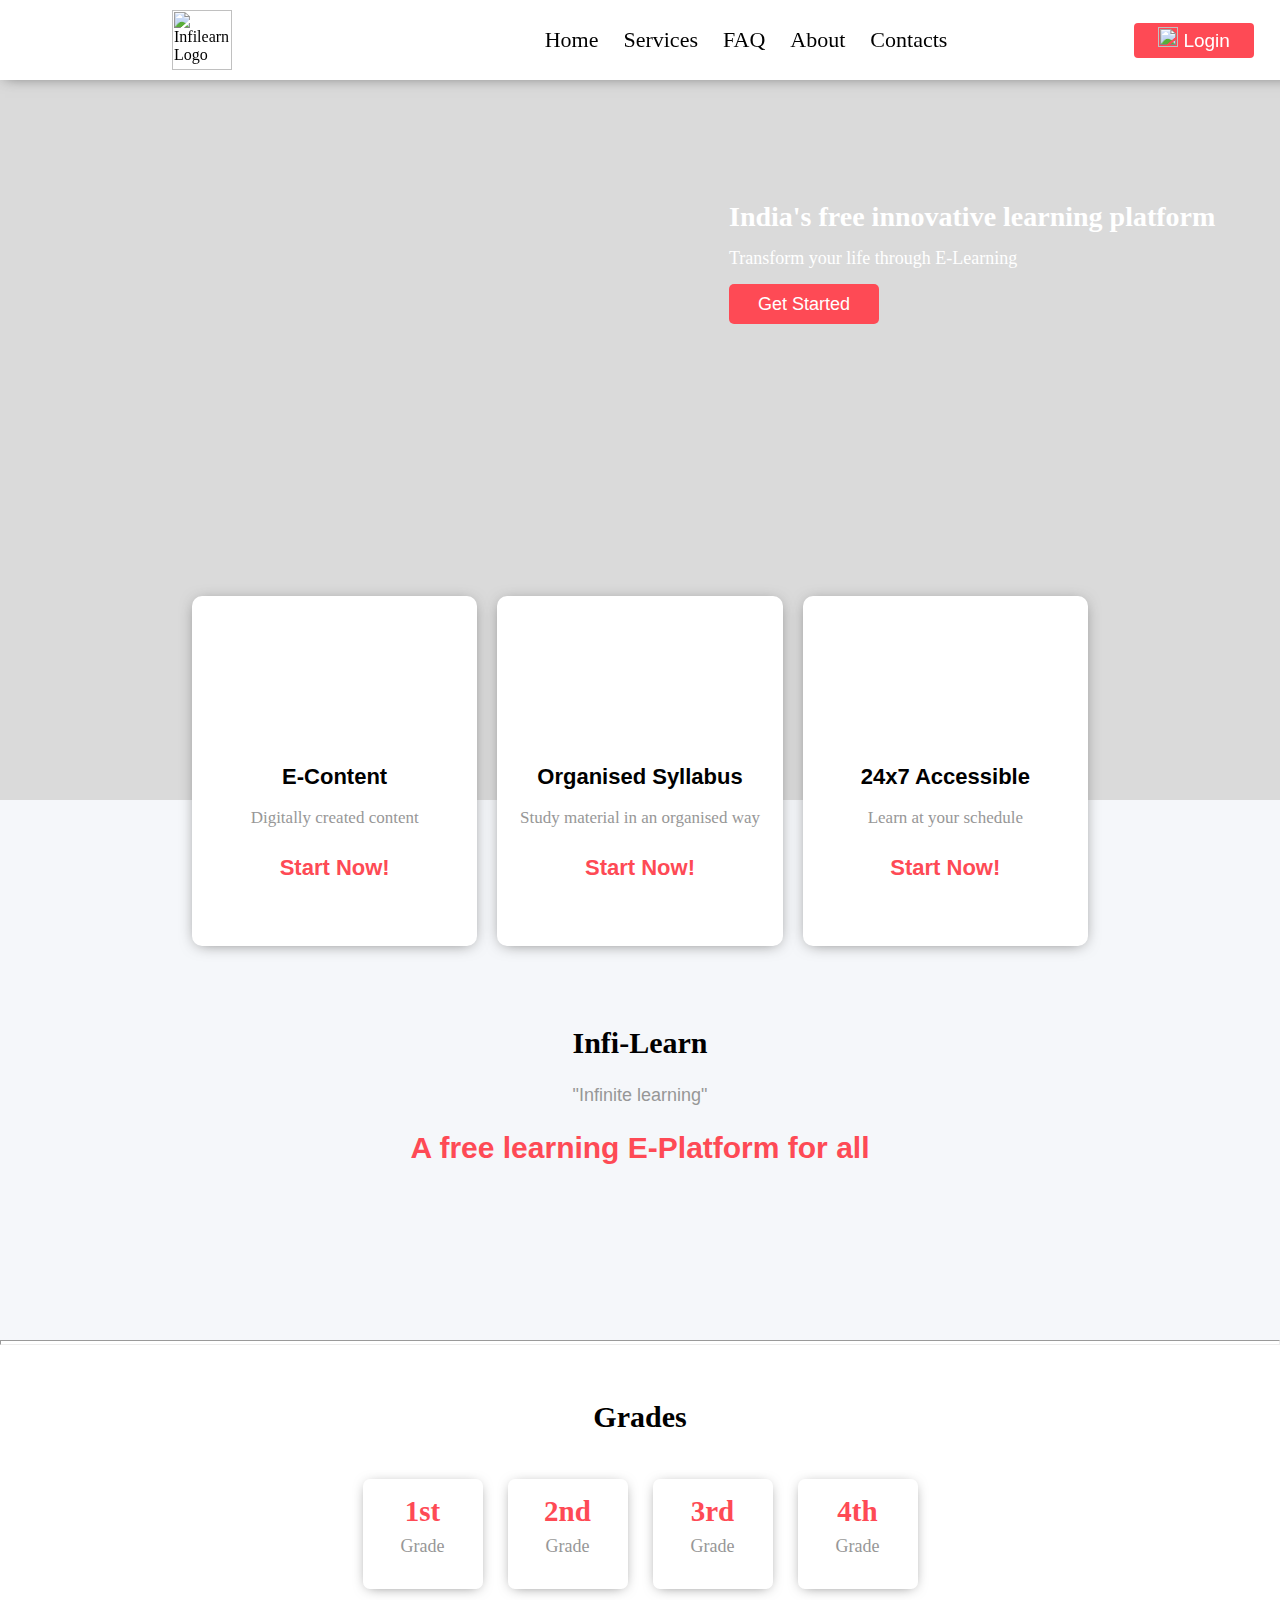
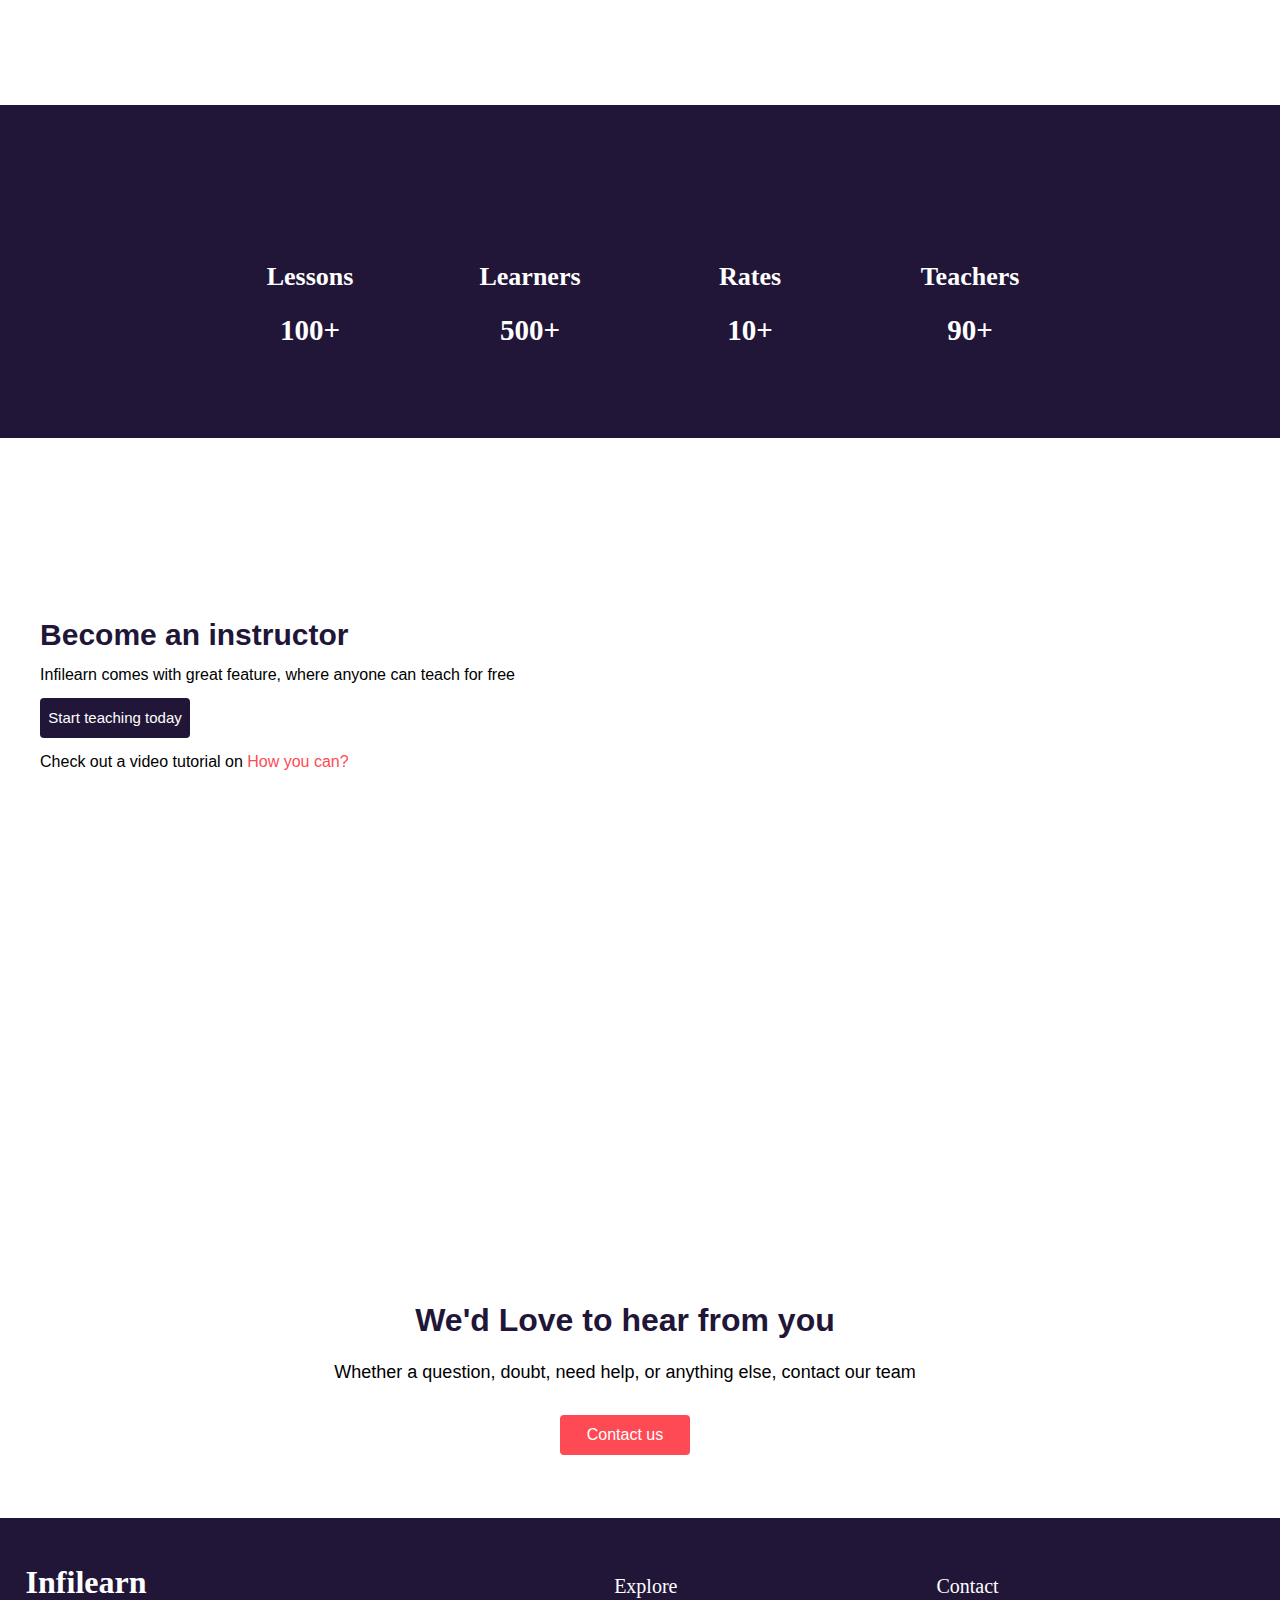
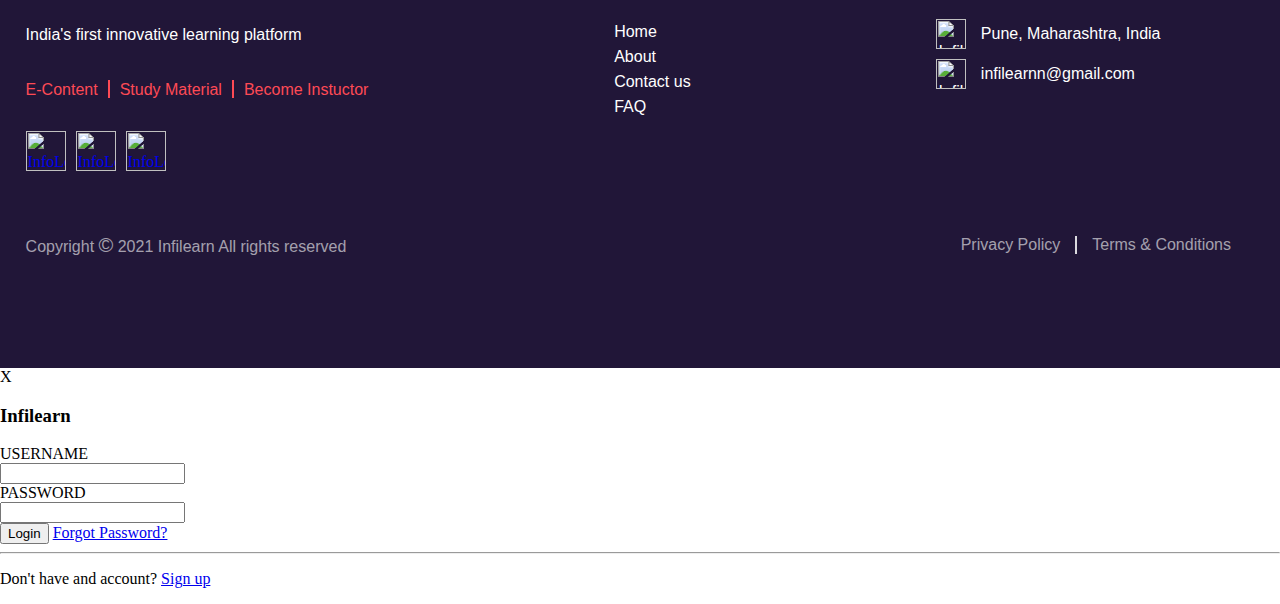
==== index.html @ f953ebd8 "first commit" ====
<html lang="en">
<head>
    <meta charset="UTF-8">
    <meta http-equiv="X-UA-Compatible" content="IE=edge">
    <meta name="viewport" content="width=device-width, initial-scale=1.0">
    <title>Home | Infilearn</title>
    <link rel="stylesheet" href="css/style.css">
    <script src="js/script.js"></script>

</head>
<body>
    <header>
        <div class="desktop-header">
            <div class="desktop-logo">
                <img class="infilearn-logo" src="content/icons/new.png" alt="Infilearn Logo" height="60px">
            </div>
            <div class="desktop-navigation-bar">
                <ul class="desktop-navbar-links">
                    <li><a href="index.html">Home</a></li>
                    <li><a href="#">Services</a></li>
                    <li><a href="#">FAQ</a></li>
                    <li><a href="#">About</a></li>
                    <li><a href="#">Contacts</a></li>
                </ul>
            </div>
            <div class="desktop-login-button">
                <button class="header-login-button" onclick="ModalShow();"><img class="login-button-svg" src="content/icons/login-button-svg.png" alt="login-button-svg" height="20px" width="20px"> Login</button>
            </div>
        </div>
    </header>
    
    <!-- advertising- Section -1 -->

    <section class="advertising-section">
        <div class="advertising-div">
            <div class="get-started-div">
                <h1>India's free innovative learning platform</h1>
                <p>Transform your life through E-Learning</p>
                <button class="advertising-section-get-started-btn">Get Started</button>
            </div>

            <div class="advertising-pattern-div"></div><!-- Pattern -->
        </div>
    </section>

    <!-- Site Content section -2 -->

    <section class="site-content-section">
        <div class="site-content-div">
            <div class="site-content">
                <div class="site-content-viewboxes">   <!-- all viewboxs -->
                    
                    <!-- E-content viewbox -->
                    <div class="site-content-viewbox"> <!-- single viewbox -->
                        <div class="viewbox-common-img-bg">
                            <div id="viewbox-img-1" class="viewbox-image">
                                <!-- ViewBox image -->
                            </div>
                        </div>
                        <div class="viewbox-title">
                            <h2>E-Content</h2>
                            <p>Digitally created content</p>
                        </div>
                        <div class="viewbox-start-now">
                            <a href="#" class="view-box-start-now-link">Start Now!</a>
                        </div>
                    </div>
                    <!-- Organised Syllabus viewbox -->
                    <div class="site-content-viewbox"> <!-- single viewbox -->
                        <div class="viewbox-common-img-bg">
                            <div id="viewbox-img-2" class="viewbox-image">
                                <!-- ViewBox image -->
                            </div>
                        </div>
                        <div class="viewbox-title">
                            <h2>Organised Syllabus</h2>
                            <p>Study material in an organised way</p>
                        </div>
                        <div class="viewbox-start-now">
                            <a href="#" class="view-box-start-now-link">Start Now!</a>
                        </div>
                    </div>
                    <!-- 24x7 Syllabus Viewbox -->
                    <div class="site-content-viewbox"> <!-- single viewbox -->
                        <div class="viewbox-common-img-bg">
                            <div id="viewbox-img-3" class="viewbox-image">
                                <!-- ViewBox image -->
                            </div>
                        </div>
                        <div class="viewbox-title">
                            <h2>24x7 Accessible</h2>
                            <p>Learn at your schedule</p>
                        </div>
                        <div class="viewbox-start-now">
                            <a href="#" class="view-box-start-now-link">Start Now!</a>
                        </div>
                    </div>
                </div>

                <div class="site-content-short-branding">
                    <h2 class="branding-title">Infi-Learn</h2>
                    <p class="branding-desc">"Infinite learning"</p>
                    <h2 class="branding-info">A free learning E-Platform for all</h2>
                </div>
                
                <div class="site-content-pattern"></div><!-- Pattern -->
            </div>
        </div>
    </section>

    <!-- Hr  -->
    <hr class="section-2-hr">

    <!-- Grades Section 3-->

    <section class="grade-section">
        <div class="grade-div">
            <div class="grade-div-title">
                <h2>Grades</h2>
            </div>
            <div class="grade-div-all-grades"> <!-- all grades -->
                <!-- Grade 1 -->
                <div class="grade-div-grade"> <!-- Single grade -->
                    <a href="#">
                        <span>1st</span> <br> Grade
                    </a>
                </div>
                <!-- Grade 2 -->
                <div class="grade-div-grade"> <!-- Single grade -->
                    <a href="#">
                        <span>2nd</span> <br> Grade
                    </a>
                </div>
                <!-- Grade 3 -->
                <div class="grade-div-grade"> <!-- Single grade -->
                    <a href="#">
                        <span>3rd</span> <br> Grade
                    </a>
                </div>
                <!-- Grade 4 -->
                <div class="grade-div-grade"> <!-- Single grade -->
                    <a href="#">
                        <span>4th</span> <br> Grade
                    </a>
                </div>
            </div>

            <div class="grade-section-pattern"></div><!-- Pattern -->
        </div>
    </section>

    <!-- Stats Section 4-->

    <section  class="stats-section">
        <div class="stats-div">
            <div class="all-stats">
                <!-- Lessons stat -->
                <div class="single-stat">
                    <div class="stat-logo-bg">
                        <!-- stat logo bg -->
                        <div id="stat-icon-1" class="stat-logo-icon">
                            <!-- stat logo icon -->
                        </div>
                    </div>
                    <div class="stat-title">
                        <h2>Lessons</h2>
                    </div>
                    <div class="stat-count">
                        <h2>100+</h2>
                    </div>
                </div>
                <!-- Learners stat -->
                <div class="single-stat">
                    <div class="stat-logo-bg">
                        <!-- stat logo bg -->
                        <div id="stat-icon-2" class="stat-logo-icon">
                            <!-- stat logo icon -->
                        </div>
                    </div>
                    <div class="stat-title">
                        <h2>Learners</h2>
                    </div>
                    <div class="stat-count">
                        <h2>500+</h2>
                    </div>
                </div>
                <!-- Lessons stat -->
                <div class="single-stat">
                    <div class="stat-logo-bg">
                        <!-- stat logo bg -->
                        <div id="stat-icon-3" class="stat-logo-icon">
                            <!-- stat logo icon -->
                        </div>
                    </div>
                    <div class="stat-title">
                        <h2>Rates</h2>
                    </div>
                    <div class="stat-count">
                        <h2>10+</h2>
                    </div>
                </div>
                <!-- Lessons stat -->
                <div class="single-stat">
                    <div class="stat-logo-bg">
                        <!-- stat logo bg -->
                        <div id="stat-icon-4" class="stat-logo-icon">
                            <!-- stat logo icon -->
                        </div>
                    </div>
                    <div class="stat-title">
                        <h2>Teachers</h2>
                    </div>
                    <div class="stat-count">
                        <h2>90+</h2>
                    </div>
                </div>
            </div>

            <div class="stat-pattern"></div><!--stat Pattern -->
        </div>
    </section>

    <!-- Become an Instructor Section 5-->
    
    <section class="become-instructor-section">
        <div class="become-instructor-div">
            <div class="become-instructor-info">
                <h2 class="become-instructor-info-title">Become an instructor</h2>
                <p class="become-instructor-info-desc">Infilearn comes with great feature, where anyone can teach for free</p>
                <button class="become-instructor-info-button">Start teaching today</button>
                <p class="become-instructor-info-video-info">Check out a video tutorial on <a href="#">How you can?</a></p>
                
                <div class="become-instructor-pattern"></div><!-- Pattern -->
            </div>

            <div class="become-instructor-image"></div>
        </div>
    </section>

    <!-- contact us Section -6 -->

    <section class="contact-us-section">
        <div class="contact-us-div">
            
            <div class="contact-us-pattern-plane"></div><!-- Plane Pattern -->

            <div class="contact-us-subdiv">
                <h2 class="contact-us-title">We'd Love to hear from you</h2>
                <p class="contact-us-desc">Whether a question, doubt, need help, or anything else, contact our team</p>
                <button class="contact-us-button">Contact us</button>
            </div>
            <div class="contact-us-pattern-lines"></div><!--lines Pattern -->
        </div>

    </section>

    <!-- Footer -->

    <footer>
        <div class="footer">
            <div class="footer-content">
                <div class="footer-branding">
                    <h2 class="footer-branding-title">Infilearn</h2>
                    <p class="footer-branding-info">India's first innovative learning platform</p>
                    <ul class="footer-branding-links">
                        <li><a href="#">E-Content</a></li> <hr class="horizontal-footer-hr">
                        <li><a href="#">Study Material</a></li> <hr class="horizontal-footer-hr">
                        <li><a href="#">Become Instuctor</a></li>
                    </ul>
                    <ul class="footer-branding-social-media">
                        <li>
                            <a href="#" data-toggle="tooltip" data-placement="top" title="Facebook"><img src="content/icons/facebook-circular-logo.png" alt="InfoLearn Social Media" height="40px" width="40px"></a>
                        </li>
                        <li>
                            <a href="#" data-toggle="tooltip" data-placement="top" title="Twitter"><img src="content/icons/twitter-social-logotype.png" alt="InfoLearn Social Media" height="40px" width="40px"></a>
                        </li>
                        <li>
                            <a href="#" data-toggle="tooltip" data-placement="top" title="Instagram"><img src="content/icons/instagram.png" alt="InfoLearn Social Media" height="40px" width="40px"></a>
                        </li>
                    </ul>
                </div>
                <div class="footer-explore-nav">
                    <h3 class="explore-nav-title">Explore</h3>
                    <ul class="explore-nav-links">
                        <li><a href="#">Home</a></li>
                        <li><a href="#">About</a></li>
                        <li><a href="#">Contact us</a></li>
                        <li><a href="#">FAQ</a></li>
                    </ul>
                </div>
                <div class="footer-contact-us">
                    <h3 class="footer-contact-us-title">Contact</h3>
                    <ul class="footer-contact-us-links">
                        <li>
                            <a href="#"><img src="content/icons/footer-location-logo.png" alt="Infilearn Location" height="30px" width="30px"><span> Pune, Maharashtra, India </span></a>
                        </li>
                        <li>
                            <a href="mailto:infilearnn@gmail.com"><img src="content/icons/footer-mail-logo.png" alt="Infilearn Email" height="30px" width="30px"><span> infilearnn@gmail.com </span></a>
                        </li>
                    </ul>
                </div>
            </div>
            <div class="footer-copyright-and-policy">
                <div class="footer-copyright">
                    <p>Copyright <span>&copy;</span> 2021 Infilearn All rights reserved</p>
                </div>
                <div class="footer-privacy-policy">
                    <ul class="footer-privacy-policy-links">
                        <li><a href="#">Privacy Policy</a></li> <hr class="privacy-policy-hr">
                        <li><a href="#">Terms & Conditions</a></li>
                    </ul>
                </div>
            </div>
        </div>
    </footer>

    <!-- Modal -->
    
<div class="modal" id="modal">
    <div class="modal-content">
      <a onclick="HideModal();" class="modal-close" title="Close Modal">X</a>
      <h3>Infilearn</h3>
      <div class="modal-area">
          <div class="modal-input">
            <label for="username">USERNAME</label><br>
            <input type="text" class="modal-input-box"><br>
            <label for="password">PASSWORD</label><br>
            <input type="password" class="modal-input-box"><br>
            <div class="modal-submit-forgot">
              <button class="login-modal-btn">Login</button>
              <a href="#">Forgot Password?</a>
            </div>
          </div>
          <hr class="login-modal-hr">
          <div class="modal-signup-page-link">
              <p>Don't have and account? <a href="signup.html">Sign up</a></p>
          </div>
      </div>
    </div>
  </div>
  
</body>
</html>
---- css/style.css ----
body{
    margin: 0px;
    padding: 0px;
    overflow-x: hidden;
}
header{
    margin: 0px;
    padding: 10px;
    background-color: white;
    height: 60px;
    max-height: 60px;
    width: 100%;
    position: fixed;
    top: 0px;
    left: 0px;
    z-index: 5;
    box-shadow: #666 0px 2px 14px -5px;
}
.desktop-header{
    display: grid;
    grid-template-columns: 30% 55% 15%;
}
.desktop-logo{
    margin: auto;
    justify-content: center;
    align-items: center;
}
.desktop-logo h1{
    margin: 0px;
}

.desktop-navigation-bar{
    margin: auto;
    justify-content: center;
    align-items: center;
}
.desktop-navbar-links{   /* ul*/
    padding: 0px;
    list-style: none;
    display: flex;
    gap: 25px;
}
.desktop-navbar-links a{   /* a - links */
    text-decoration: none;
    color: black;
    font-size: 22px;
    font-weight: 500;
}
.desktop-navbar-links a:hover{
    text-decoration: underline;
    color: black;
}
.desktop-login-button{
    margin: auto;
    justify-content: center;
    align-items: center;
}
.header-login-button{
    height: 35px;
    width: 120px;
    border-radius: 4px;
    border: none;
    outline: none;
    background-color:#fe4a55;
    color: white;
    font-size: 19px;
    cursor: pointer;
    padding-bottom: 3px;
}
.login-button-svg{
    padding: 0px;
    margin-bottom: -2px;
    height: 20px;
    width: 20px;
}

/* footer */
footer{
    margin: 0px;
    background-color: #211638;
    color: white;
    height: 50%;
    max-height: 50%;
    width: 100%;
}
.footer{
   padding: 2% 2% 0% 2%;
}
.footer-content{
    display: flex;
    gap: 20%;
}
.footer-branding{
    line-height: 25px;
}
.footer-branding-title{
    color: white;
    font-size: 32px;
    font-weight: 600;
}
.footer-branding-info{
    color: white;
    font-size: 16px;
    font-family: Arial, Helvetica, sans-serif;
}
.footer-branding-links{
    margin-top: 30px;
    list-style: none;
    padding: 0px;
    display: flex;
    gap: 10px;
}
.footer-branding-links a{
    color: #fe4a55;
    font-size: 16px;
    font-family: Arial, Helvetica, sans-serif;
    text-decoration: none;
    cursor: pointer;    
}
.horizontal-footer-hr{
    height: 16px;
    border: 0.5px solid #fe4a55;
    color: #fe4a55;
    background-color: #fe4a55;
    position: relative;
    bottom: 5px;
}
.footer-branding-social-media{
    list-style: none;
    padding: 0px;
    margin-top: 20px;
    display: flex;
    gap: 10px;
}
.footer-explore-nav{
    line-height: 25px;
    margin-top: 10px;
}
.explore-nav-title{
    color: white;
    font-size: 20px;
    font-weight: 200;
}
.explore-nav-links{
    list-style: none;
    padding: 0px;
}
.explore-nav-links a{
    color: white;
    text-decoration: none;
    font-size: 16px;
    font-family: Arial, Helvetica, sans-serif;
    font-weight: 200;
    cursor: pointer;
}
.footer-contact-us{
    line-height: 25px;
    margin-top: 10px;

}
.footer-contact-us-title{
    color: white;
    font-size: 20px;
    font-weight: 200;
}
.footer-contact-us-links{
    list-style: none;
    padding: 0px;
}
.footer-contact-us-links a{
    color: white;
    text-decoration: none;
    cursor: pointer;
    font-size: 16px;
    font-family: Arial, Helvetica, sans-serif;
    font-weight: 200;
    line-height: 30px;
}
.footer-contact-us-links span{
    position: relative;
    bottom: 10px;
    left: 10px;
}
.footer-copyright-and-policy{
    display: flex;
    padding: 2% 0% 0% 0%;
    gap: 50%;
}
.footer-copyright p{
    color: rgba(255, 255, 255, 0.6);
    font-size: 16px;
    font-family: Arial, Helvetica, sans-serif;
    font-weight: 200;
}
.footer-copyright span{
    font-size: 20px;
}
.footer-privacy-policy-links{
    list-style: none;
    padding: 0px;
    margin: auto;
    justify-content: center;
    align-items: center;
    display: flex;
    gap: 15px;
    position: relative;
    top: 10px;
}
.footer-privacy-policy-links a{
    color: rgba(255, 255, 255, 0.6);
    font-size: 16px;
    font-family: Arial, Helvetica, sans-serif;
    font-weight: 200;
    text-decoration: none;
}
.privacy-policy-hr{
    height: 16px;
    border: 0.5px solid rgba(255, 255, 255, 0.6);;
    color: rgba(255, 255, 255, 0.6);;
    background-color: rgba(255, 255, 255, 0.6);;
}
/* Advertising section */

.advertising-section{
    padding-top: 80px;
}
.advertising-div{
    height: 80%;
    width: 100%;
    background-color: rgb(218, 218, 218);
    background-image: url('../content/images/banner/banner.jpg');
    background-position: center;
    background-repeat: no-repeat;
    background-size:cover;
    background-blend-mode:multiply;
}

.get-started-div{
    height: 60%;
    width: 40%;
    margin: 0px;
    position: relative;
    top: 12%;
    left: 55%;
    padding: 25px;
    z-index: 2;
}
.get-started-div h1{
    color: white;
    font-size: 28px;
    margin: 10px 0px 15px 0px;
}
.get-started-div p{
    color: white;
    font-size: 18px;
    margin: 10px 0px 15px 0px;
}
.advertising-section-get-started-btn{
    height: 40px;
    width: 150px;
    background-color: #fe4a55;
    color: white;
    font-size: 18px;
    border: none;
    border-radius: 5px;
    outline: none;
    cursor: pointer;
}

.advertising-pattern-div{
    height: 300px;
    width: 300px;
    background-image: url('../content/shapes/banner-shape.png');
    position: absolute;
    top:38%;
    left: 60%;
    background-repeat: no-repeat;
    background-blend-mode:multiply;
    z-index: 1;
}


/* Site Content Section */

.site-content-section{
    height: 60%;
    width: 100%;
    background-color: #f5f7fa;   
    
}
.site-content-div{
    margin: auto;
    justify-content: center;
    align-items: center;
}
.site-content{
    position: relative;
    top: -230px;
    z-index: 3;
}

.site-content-viewboxes{
    margin: auto;
    justify-content: center;
    align-items: center;
    padding: 2% 15% 2% 15%;
    display: flex;
    gap: 20px;
}
.site-content-viewbox{
    height: 320px;
    width: 320px;
    background-color: white;
    border: none;
    border-radius: 10px;
    box-shadow: #666 0px 2px 16px -5px;
    padding: 15px;
}
.viewbox-common-img-bg{
    padding: 10px 15px 5px 15px;
    height: 120px;
    background-image: url('../content/shapes/common-bg-viewbox.png');
    background-position: center;
    background-repeat: no-repeat;
    background-size: contain;
    background-blend-mode: multiply;
}
#viewbox-img-1{
    padding: 10px;
    margin: auto;
    margin-top: 10px;
    height: 75px;
    background-image: url('../content/icons/monitor.png');
    background-position: center;
    background-repeat: no-repeat;
    background-size: contain;
    background-blend-mode: multiply;
}
#viewbox-img-2{
    padding: 10px;
    margin: auto;
    margin-top: 10px;
    height: 75px;
    background-image: url('../content/icons/books.png');
    background-position: center;
    background-repeat: no-repeat;
    background-size: contain;
    background-blend-mode: multiply;
}
#viewbox-img-3{
    padding: 10px;
    margin: auto;
    margin-top: 10px;
    height: 75px;
    background-image: url('../content/icons/clock.png');
    background-position: center;
    background-repeat: no-repeat;
    background-size: contain;
    background-blend-mode: multiply;
}

.viewbox-title{
    text-align: center;
}
.viewbox-title h2{
    font-size: 22px;
    color: black;
    font-weight: bold;
    font-family: -apple-system, BlinkMacSystemFont, 'Segoe UI', Roboto, Oxygen, Ubuntu, Cantarell, 'Open Sans', 'Helvetica Neue', sans-serif;
}
.viewbox-title p{
    font-size: 17px;
    color: #979797;
}
.viewbox-start-now{ 
    margin: auto;
    justify-content: center;
    align-items: center;
    text-align: center;
    padding-top: 10px;
}
.viewbox-start-now a{
    text-decoration: none;
    color: #fe4a55;
    font-size: 22px;
    font-weight: bold;
    font-family: -apple-system, BlinkMacSystemFont, 'Segoe UI', Roboto, Oxygen, Ubuntu, Cantarell, 'Open Sans', 'Helvetica Neue', sans-serif;
}

.site-content-short-branding{
    margin: auto;
    justify-content: center;
    align-items: center;
    text-align: center;
    padding: 30px;
    
}

.branding-title{
    color: black;
    font-size: 30px;
    font-weight: 600;
    text-align: center;
}
.branding-desc{
    color: #979797;
    font-size: 18px;
    font-family:-apple-system, BlinkMacSystemFont, 'Segoe UI', Roboto, Oxygen, Ubuntu, Cantarell, 'Open Sans', 'Helvetica Neue', sans-serif;
}
.branding-info{
    color: #fe4a55;
    font-size: 30px;
    font-weight: bold;
    text-align: center;
    font-family: -apple-system, BlinkMacSystemFont, 'Segoe UI', Roboto, Oxygen, Ubuntu, Cantarell, 'Open Sans', 'Helvetica Neue', sans-serif;
}

.site-content-pattern{
    height: 90px;
    width: 90px;
    background-image: url('../content/shapes/shape-lines.png');
    background-position: center;
    background-repeat: no-repeat;
    background-size: contain;
    background-blend-mode: multiply;
    position: relative;
    left: -20px;
}

.section-2-hr{
    margin: 0px;
    height: 3px;
}


/* Grade section -3 */

.grade-section{
    background-color: white;
    width: 100%;
    height: 40%;
}
.grade-div{
    margin: auto;
    justify-content: center;
    align-items: center;
    text-align: center;
    padding: 30px;
}

.grade-div-title h2{
    color: black;
    font-size: 30px;
    font-weight: 600;
    text-align: center;
}
.grade-div-all-grades{
    padding: 20px;
    display: flex;
    gap: 25px;
    margin: auto;
    justify-content: center;
    align-items: center;
}
.grade-div-grade{
    height: 95px;
    width: 120px;
    background-color: white;
    border-radius: 7px;
    box-shadow: #666 0px 2px 14px -5px;
    padding-top: 15px;
}

.grade-div-grade a{
    line-height: 35px;
    text-decoration: none;
    cursor: pointer;
    text-align: center;
    color: #979797;
    font-size: 18px;
}
.grade-div-grade span{
    font-size: 29px;
    color: #fe4a55;
    font-weight: bold;
}

.grade-section-pattern{
    height: 120px;
    width: 120px;
    background-image: url('../content/shapes/grade-shape.png');
    background-position: center;
    background-repeat: no-repeat;
    background-size: contain;
    background-blend-mode: multiply;
    position: relative;
    top: -80px;
    left: 97%;
}

/* Stats Section */

.stats-section{
    height: 37%;
    width: 100%;
    background-color: #221638;
}
.stats-div{
    padding: 2% 2% 0% 2%;
    margin: auto;
    justify-content: center;
    align-items: center;
}
.all-stats{
    display: flex;
    gap: 70px;
    padding: 20px;
    color: white;
    margin: auto;
    justify-content: center;
    align-items: center;
}
.single-stat{
    height: 200px;
    width: 150px;
    text-align: center;
}
.stat-logo-bg{
    height: 90px;
    background-image: url('../content/shapes/stat-icon-shape.png');
    background-position: center;
    background-repeat: no-repeat;
    background-size: contain;
    background-blend-mode: multiply;
}
#stat-icon-1{
    height: 90px;
    background-image: url('../content/icons/ebook.png');
    background-position: center;
    background-repeat: no-repeat;
    background-size: contain;
    background-blend-mode: multiply;
}
#stat-icon-2{
    height: 90px;
    background-image: url('../content/icons/reading-book.png');
    background-position: center;
    background-repeat: no-repeat;
    background-size: contain;
    background-blend-mode: multiply;
}
#stat-icon-3{
    height: 90px;
    background-image: url('../content/icons/rating.png');
    background-position: center;
    background-repeat: no-repeat;
    background-size: contain;
    background-blend-mode: multiply;
}
#stat-icon-4{
    height: 90px;
    background-image: url('../content/icons/driving-instructor.png');
    background-position: center;
    background-repeat: no-repeat;
    background-size: contain;
    background-blend-mode: multiply;
}
.stat-title h2{
    font-size: 26px;
    color: white;
}
.stat-count h2{
    font-size: 29px;
    color: white;
    margin: 10px 0px 10px 0px;
}
.stat-pattern{
    height: 30px;
    width: 30px;
    background-image: url('../content/shapes/stats-pattern.png');
    background-position: center;
    background-repeat: no-repeat;
    background-size: contain;
    background-blend-mode: multiply;
    position: relative;
    top: -60px;
}

/* Become instructor section */ 

.become-instructor-section{
    background-color: white;
    height: 90%;
    width: 100%;
}
.become-instructor-div{
    padding: 2%;
    padding-left: 2%;
    margin: auto;
    justify-content: center;
    align-items: center;
    display: flex;
    gap: 25px;
}
.become-instructor-info{
    justify-content: center;
    align-items: center;
    text-align: left;
    line-height: 15px;
    position: relative;
    top: -100px;
}

.become-instructor-info-title{
    color: #211638;
    font-size: 30px;
    font-family: Arial, Helvetica, sans-serif;
    font-weight: bolder;
}
.become-instructor-info-desc{
    color: black;
    font-size: 16px;
    font-weight: 100;
    font-family: Arial, Helvetica, sans-serif;
}
.become-instructor-info-button{
    height: 40px;
    width: 150px;
    background-color: #221638;
    color: #fff;
    border: none;
    border-radius: 4px;
    outline: none;
    cursor: pointer;
    font-size: 15px;
    font-weight: 500;
    font-family: Arial, Helvetica, sans-serif;
}
.become-instructor-info-video-info{
    color: black;
    font-size: 16px;
    font-weight: 100;
    font-family: Arial, Helvetica, sans-serif;
}
.become-instructor-info-video-info a{
    color: #fe4a55;
    text-decoration: none;
    cursor: pointer;
}
.become-instructor-pattern{
    height: 40px;
    width: 40px;
    background-image: url('../content/shapes/become-instructor-shape.png');
    background-position: center;
    background-repeat: no-repeat;
    background-size: contain;
    background-blend-mode: multiply;
    position: relative;
    top: 150px;
}
.become-instructor-image{
    height: 700px;
    width: 700px;
    background-image: url('../content/images/svg/become-teacher.svg');
    background-position: center;
    background-repeat: no-repeat;
    background-size: contain; 
    background-blend-mode: multiply;
}
/* contact us secion */
.contact-us-section{
    height: 30%;
    width: 100%;
    background-image: url('../content/images/pattern/contact-us-pattern.jpg');
    background-position: center;
    background-repeat: no-repeat;
    background-size: cover;
    background-clip: border-box;
    background-blend-mode: multiply;
}
.contact-us-div{
    display: flex;
    margin: auto;
    justify-content: center;
    align-items: center;
}
.contact-us-subdiv{
    padding: 2%;
    line-height: 25px;
    text-align: center;
}
.contact-us-title{
    color: #221638;
    font-size: 32px;
    font-family: Arial, Helvetica, sans-serif;
    font-stretch:expanded;
    font-weight: 600;
}
.contact-us-desc{
    color: black;
    font-size: 18px;
    font-family: Arial, Helvetica, sans-serif;
    font-stretch:expanded;
    font-weight: 300;
    margin-bottom: 30px;
}
.contact-us-button{
    height: 40px;
    width: 130px;
    background-color: #fe4a55;
    color: white;
    cursor: pointer;
    font-size: 16px;
    font-family: Arial, Helvetica, sans-serif;
    border: none;
    border-radius: 4px;
}
.contact-us-pattern-plane{
    height: 120px;
    width: 170px;
    background-image: url('../content/shapes/contact-us-plane.png');
    background-position: center;
    background-repeat: no-repeat;
    background-size: contain;
    background-blend-mode: multiply;
    position: relative;
    top: -50px;
}
.contact-us-pattern-lines{
    height: 240px;
    width: 200px;
    background-image: url('../content/shapes/contact-us-lines.png');
    background-position: center;
    background-repeat: no-repeat;
    background-size: contain;
    background-blend-mode: multiply;
    position:relative;
    left:  16%;
}

/* Index Page End */

/* SignUp page Css */

.signup-section{
    padding-top: 80px;
}
.signup-div{
    padding: 2% 5% 2% 5%;
    background-color: #ffebed;
}
.signup-div-box{
    height: 80%;
    width: 100%;
    background-color: white;
    display: flex;
    overflow: hidden;
}
.signup-box-branding{
    height: 100%;
    width: 300px;
    background-color: #fe4a55;
    padding: 2%;
    text-align: center;
}
.signup-box-branding-title{
    padding: 0px 0;
}
.signup-box-branding-title h2{
    color: #221638;
    font-size: 38px;
    font-weight: 500;
}
.signup-box-branding-welcome h3{
    color: white;
    font-size: 32px;
    font-weight: 100;
    margin-bottom: 10px;
}
.signup-box-branding-welcome h2{
    color: #221638;
    font-size: 32px;
    font-weight: 100;
    margin-top: 10px;
}
.signup-box-phone-img{
    margin: auto;
    justify-content: center;
    align-items: center;
    height: 500px;
    width: 100%;
    background-image: url('../content/images/svg/signup-form.svg');
    background-position: center;
    background-repeat: no-repeat;
    background-size: contain;
    background-blend-mode: multiply;
    position: relative;
    bottom: 80px;
}

/* Signup Box Inputs */
.signup-box-inputs{
    padding: 2%;
    height: 100%;
    width: 70%;
}
.signup-box-input-title{
    padding: 0px 0;
}
.signup-box-input-title h3{
    color: #221638;
    font-size: 30px;
    font-weight: 200;
    margin-top: 35px;
}
.signup-box-all-inputs{
    margin: auto;
    justify-content: center;
    align-items: center;
}
.signup-box-input-boxs{
    display: flex;
    gap: 45px;
    padding-left: 20px;
}
.signup-box-input-boxs label{
    color: rgba(0, 0, 0, 0.6);
    font-size: 14px;
    font-family:Verdana, Geneva, Tahoma, sans-serif;
    font-weight: 100;
}
.signup-input{
    height: 35px;
    width: 350px;
    border: 0.5px solid #fe4a55;
    color: black;
    border-radius: 4px;
    outline: none;
    margin: 10px 0px;
    padding: 3px 7px;
    font-size: 16px;
    background-color: #ffebed;
}

.signupbox-dob input{
    width: 100px;
    text-align: center;
    height: 35px;
    border: 0.5px solid #fe4a55;
    color: black;
    border-radius: 4px;
    outline: none;
    margin: 10px 0px;
    padding: 3px 7px;
    font-size: 16px;
    background-color: #ffebed;
    margin-right: 20px;
}
.signupbox-gender{
    margin-left: -19px;
}
.signupbox-gender input{
    width: 20px;
    height: 20px;
    text-align: center;
    border: 1px solid #fe4a55;
    color: black;
    outline: none;
    font-size: 16px;
    background-color: #ffebed;
    margin-top: 15px;
    margin-right: 15px;
    content: '';
    display: inline-block;
    visibility: visible;
}
input[type='radio']:checked:after {
    width: 11px;
    height: 11px;
    border-radius: 15px;
    top: 2px;
    left: 0px;
    position: relative;
    background-color: #fe4a55;
    content: '';
    display: inline-block;
    visibility: visible;
    border: 2px solid white;
}
.signupbox-gender span{
    color: rgba(0, 0, 0, 0.6);
    font-size: 14px;
    font-family:Verdana, Geneva, Tahoma, sans-serif;
    font-weight: 100;
    position: relative;
    bottom: 5px;
    right: 5px;
}
.signup-form-submit-button{
    padding: 20px 0px 0px 20px;
}
.signup-form-submit-btn{
    height: 40px;
    width: 230px;
    background-color: #fe4a55;
    color: white;
    cursor: pointer;
    font-size: 16px;
    font-family: Arial, Helvetica, sans-serif;
    border: none;
    border-radius: 4px;
}
.login-modal-link{
    padding-top: 10px;
    padding-left: 20px;
}
.login-modal-link p{
    color: rgba(0, 0, 0, 0.6);
    font-size: 18px;
}
.login-modal-link a{
    color: #fe4a55;
    text-decoration: none;
}
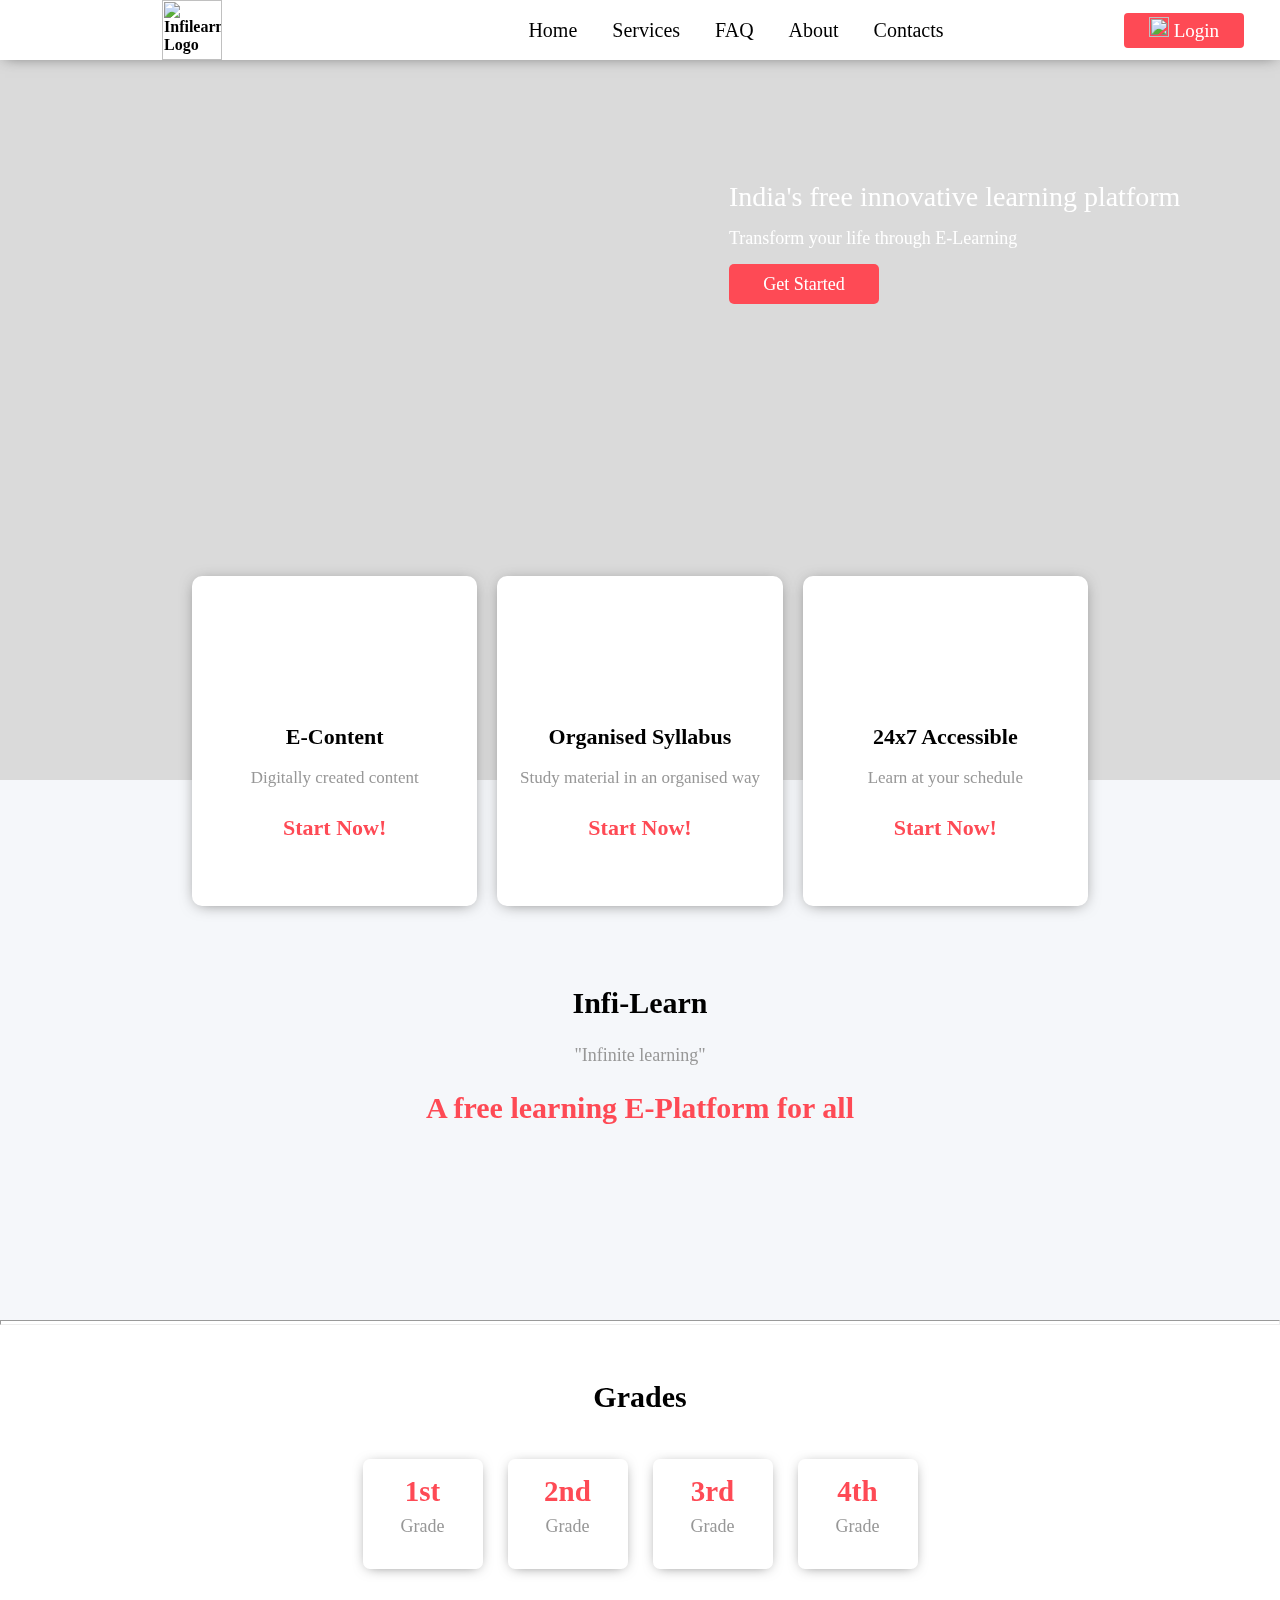
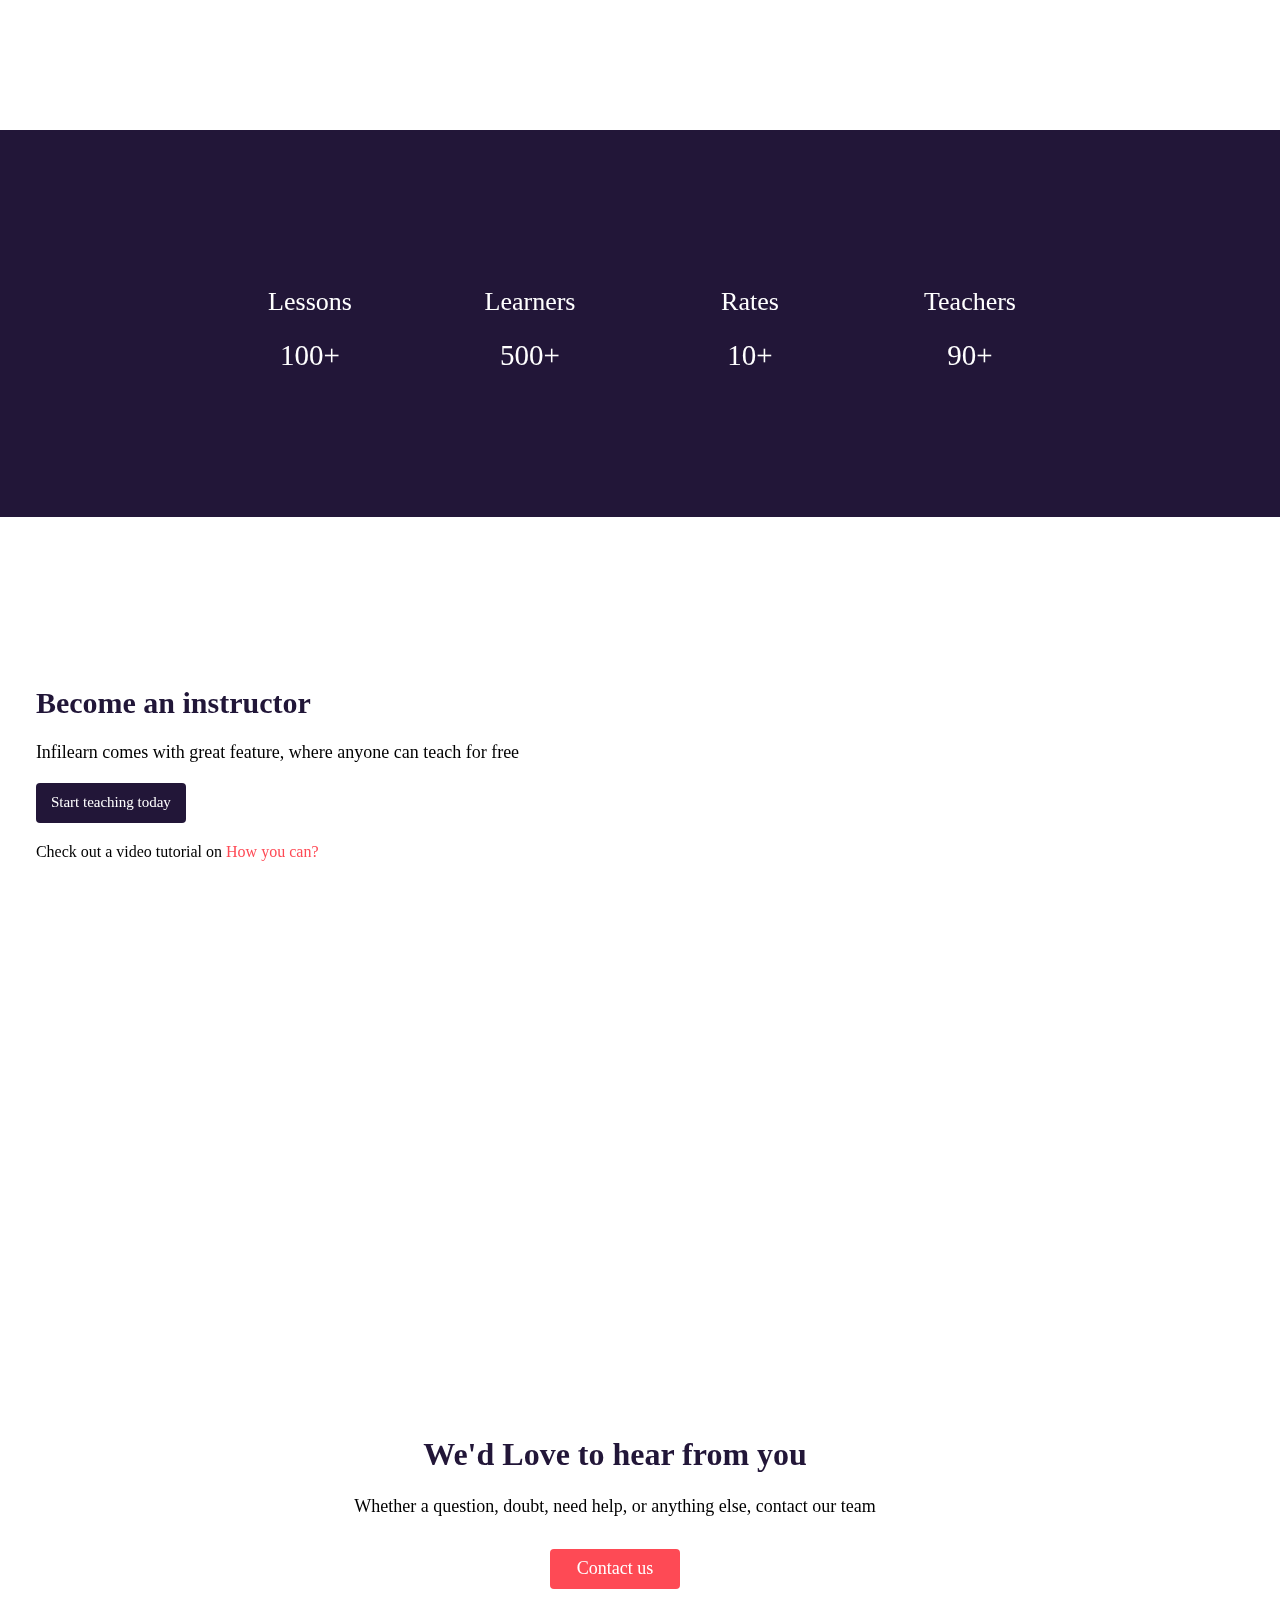
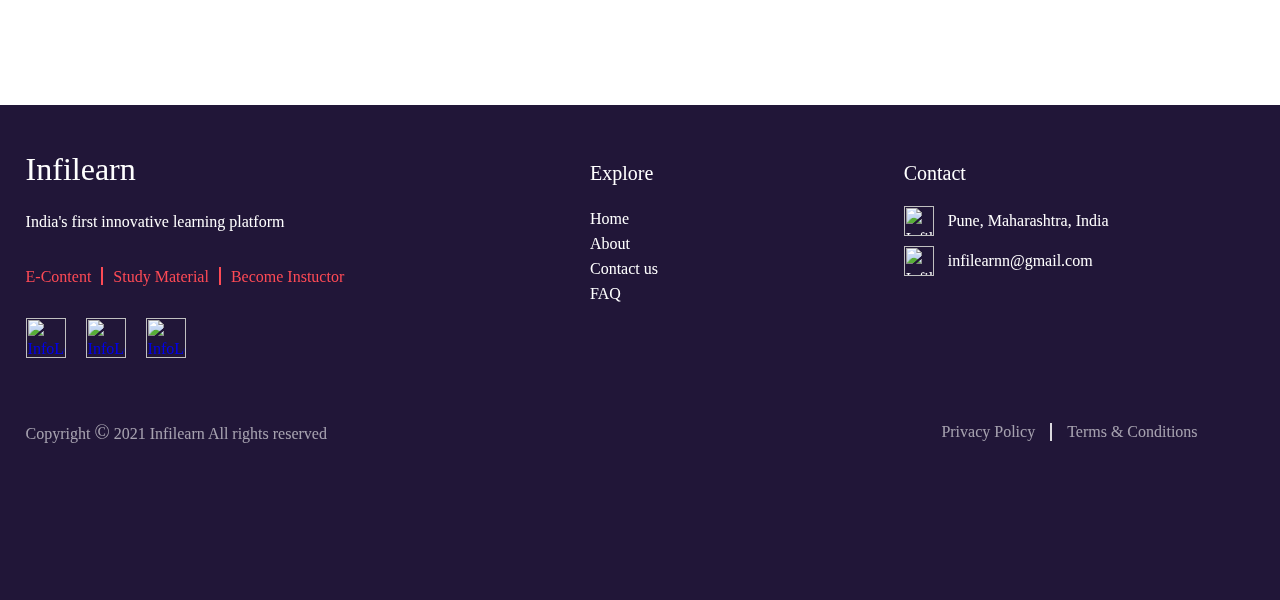
==== commit be5a6538: "first commit" ====
--- a/index.html
+++ b/index.html
@@ -36,7 +36,7 @@
             <div class="get-started-div">
                 <h1>India's free innovative learning platform</h1>
                 <p>Transform your life through E-Learning</p>
-                <button class="advertising-section-get-started-btn">Get Started</button>
+                <button class="advertising-section-get-started-btn" onclick="ModalShow();">Get Started</button>
             </div>
 
             <div class="advertising-pattern-div"></div><!-- Pattern -->
@@ -62,7 +62,7 @@
                             <p>Digitally created content</p>
                         </div>
                         <div class="viewbox-start-now">
-                            <a href="#" class="view-box-start-now-link">Start Now!</a>
+                            <a onclick="ModalShow();" class="view-box-start-now-link">Start Now!</a>
                         </div>
                     </div>
                     <!-- Organised Syllabus viewbox -->
@@ -77,7 +77,7 @@
                             <p>Study material in an organised way</p>
                         </div>
                         <div class="viewbox-start-now">
-                            <a href="#" class="view-box-start-now-link">Start Now!</a>
+                            <a onclick="ModalShow();" class="view-box-start-now-link">Start Now!</a>
                         </div>
                     </div>
                     <!-- 24x7 Syllabus Viewbox -->
@@ -92,7 +92,7 @@
                             <p>Learn at your schedule</p>
                         </div>
                         <div class="viewbox-start-now">
-                            <a href="#" class="view-box-start-now-link">Start Now!</a>
+                            <a onclick="ModalShow();" class="view-box-start-now-link">Start Now!</a>
                         </div>
                     </div>
                 </div>
@@ -227,7 +227,7 @@
             <div class="become-instructor-info">
                 <h2 class="become-instructor-info-title">Become an instructor</h2>
                 <p class="become-instructor-info-desc">Infilearn comes with great feature, where anyone can teach for free</p>
-                <button class="become-instructor-info-button">Start teaching today</button>
+                <button class="become-instructor-info-button" onclick="ModalShow();">Start teaching today</button>
                 <p class="become-instructor-info-video-info">Check out a video tutorial on <a href="#">How you can?</a></p>
                 
                 <div class="become-instructor-pattern"></div><!-- Pattern -->
--- a/css/style.css
+++ b/css/style.css
@@ -1,3 +1,17 @@
+/* Fonts */
+@font-face {
+    font-family: 'Nunito';
+    src: url('fonts/nunito/NunitoSans-Regular.ttf');
+    font-weight: normal;
+    font-style: normal;
+}
+
+@font-face {
+    font-family: 'Lora';
+    src: url('fonts/lora/Lora-VariableFont_wght.ttf');
+    font-weight: normal;
+    font-style: normal;
+}
 body{
     margin: 0px;
     padding: 0px;
@@ -5,7 +19,7 @@
 }
 header{
     margin: 0px;
-    padding: 10px;
+    padding: 0px;
     background-color: white;
     height: 60px;
     max-height: 60px;
@@ -15,6 +29,8 @@
     left: 0px;
     z-index: 5;
     box-shadow: #666 0px 2px 14px -5px;
+    font-family: 'Lora';
+    font-weight: 700;
 }
 .desktop-header{
     display: grid;
@@ -25,9 +41,6 @@
     justify-content: center;
     align-items: center;
 }
-.desktop-logo h1{
-    margin: 0px;
-}
 
 .desktop-navigation-bar{
     margin: auto;
@@ -38,12 +51,12 @@
     padding: 0px;
     list-style: none;
     display: flex;
-    gap: 25px;
+    gap: 35px;
 }
 .desktop-navbar-links a{   /* a - links */
     text-decoration: none;
     color: black;
-    font-size: 22px;
+    font-size: 20px;
     font-weight: 500;
 }
 .desktop-navbar-links a:hover{
@@ -66,6 +79,10 @@
     font-size: 19px;
     cursor: pointer;
     padding-bottom: 3px;
+    font-family: 'Lora';
+}
+.header-login-button:hover{
+    background-color:#221638;
 }
 .login-button-svg{
     padding: 0px;
@@ -79,8 +96,8 @@
     margin: 0px;
     background-color: #211638;
     color: white;
-    height: 50%;
-    max-height: 50%;
+    height: 55%;
+    max-height: 55%;
     width: 100%;
 }
 .footer{
@@ -96,12 +113,13 @@
 .footer-branding-title{
     color: white;
     font-size: 32px;
-    font-weight: 600;
+    font-weight: 300;
+    font-family: 'Lora';
 }
 .footer-branding-info{
     color: white;
     font-size: 16px;
-    font-family: Arial, Helvetica, sans-serif;
+    font-family: 'Nunito';
 }
 .footer-branding-links{
     margin-top: 30px;
@@ -113,9 +131,10 @@
 .footer-branding-links a{
     color: #fe4a55;
     font-size: 16px;
-    font-family: Arial, Helvetica, sans-serif;
+    font-family: 'Nunito';
     text-decoration: none;
     cursor: pointer;    
+
 }
 .horizontal-footer-hr{
     height: 16px;
@@ -130,7 +149,10 @@
     padding: 0px;
     margin-top: 20px;
     display: flex;
-    gap: 10px;
+    gap: 20px;
+}
+.footer-branding-social-media img:hover{
+    transform: scale(1.25);
 }
 .footer-explore-nav{
     line-height: 25px;
@@ -140,6 +162,7 @@
     color: white;
     font-size: 20px;
     font-weight: 200;
+    font-family: 'Lora';
 }
 .explore-nav-links{
     list-style: none;
@@ -149,8 +172,8 @@
     color: white;
     text-decoration: none;
     font-size: 16px;
-    font-family: Arial, Helvetica, sans-serif;
-    font-weight: 200;
+    font-family: 'Nunito';
+    font-weight: 400;
     cursor: pointer;
 }
 .footer-contact-us{
@@ -162,6 +185,7 @@
     color: white;
     font-size: 20px;
     font-weight: 200;
+    font-family: 'Lora';
 }
 .footer-contact-us-links{
     list-style: none;
@@ -172,7 +196,7 @@
     text-decoration: none;
     cursor: pointer;
     font-size: 16px;
-    font-family: Arial, Helvetica, sans-serif;
+    font-family: 'Nunito';
     font-weight: 200;
     line-height: 30px;
 }
@@ -189,7 +213,7 @@
 .footer-copyright p{
     color: rgba(255, 255, 255, 0.6);
     font-size: 16px;
-    font-family: Arial, Helvetica, sans-serif;
+    font-family: 'Nunito';
     font-weight: 200;
 }
 .footer-copyright span{
@@ -209,7 +233,7 @@
 .footer-privacy-policy-links a{
     color: rgba(255, 255, 255, 0.6);
     font-size: 16px;
-    font-family: Arial, Helvetica, sans-serif;
+    font-family: 'Nunito';
     font-weight: 200;
     text-decoration: none;
 }
@@ -222,7 +246,7 @@
 /* Advertising section */
 
 .advertising-section{
-    padding-top: 80px;
+    padding-top: 60px;
 }
 .advertising-div{
     height: 80%;
@@ -249,11 +273,14 @@
     color: white;
     font-size: 28px;
     margin: 10px 0px 15px 0px;
+    font-family: 'Lora';
+    font-weight: 200;
 }
 .get-started-div p{
     color: white;
     font-size: 18px;
     margin: 10px 0px 15px 0px;
+    font-family: 'Lora';
 }
 .advertising-section-get-started-btn{
     height: 40px;
@@ -265,6 +292,7 @@
     border-radius: 5px;
     outline: none;
     cursor: pointer;
+    font-family: 'Lora';
 }
 
 .advertising-pattern-div{
@@ -308,17 +336,18 @@
     gap: 20px;
 }
 .site-content-viewbox{
-    height: 320px;
-    width: 320px;
+    height: 300px;
+    width: 280px;
     background-color: white;
     border: none;
     border-radius: 10px;
     box-shadow: #666 0px 2px 16px -5px;
     padding: 15px;
+    font-family: 'Nunito';
 }
 .viewbox-common-img-bg{
     padding: 10px 15px 5px 15px;
-    height: 120px;
+    height: 100px;
     background-image: url('../content/shapes/common-bg-viewbox.png');
     background-position: center;
     background-repeat: no-repeat;
@@ -329,7 +358,7 @@
     padding: 10px;
     margin: auto;
     margin-top: 10px;
-    height: 75px;
+    height: 60px;
     background-image: url('../content/icons/monitor.png');
     background-position: center;
     background-repeat: no-repeat;
@@ -340,7 +369,7 @@
     padding: 10px;
     margin: auto;
     margin-top: 10px;
-    height: 75px;
+    height: 60px;
     background-image: url('../content/icons/books.png');
     background-position: center;
     background-repeat: no-repeat;
@@ -351,7 +380,7 @@
     padding: 10px;
     margin: auto;
     margin-top: 10px;
-    height: 75px;
+    height: 60px;
     background-image: url('../content/icons/clock.png');
     background-position: center;
     background-repeat: no-repeat;
@@ -365,8 +394,8 @@
 .viewbox-title h2{
     font-size: 22px;
     color: black;
-    font-weight: bold;
-    font-family: -apple-system, BlinkMacSystemFont, 'Segoe UI', Roboto, Oxygen, Ubuntu, Cantarell, 'Open Sans', 'Helvetica Neue', sans-serif;
+    font-weight: bolder;
+    font-family: 'Nunito';
 }
 .viewbox-title p{
     font-size: 17px;
@@ -383,8 +412,9 @@
     text-decoration: none;
     color: #fe4a55;
     font-size: 22px;
-    font-weight: bold;
-    font-family: -apple-system, BlinkMacSystemFont, 'Segoe UI', Roboto, Oxygen, Ubuntu, Cantarell, 'Open Sans', 'Helvetica Neue', sans-serif;
+    font-weight: bolder;
+    font-family: 'Nunito';
+    cursor: pointer;
 }
 
 .site-content-short-branding{
@@ -401,18 +431,19 @@
     font-size: 30px;
     font-weight: 600;
     text-align: center;
+    font-family: 'Lora';
 }
 .branding-desc{
     color: #979797;
     font-size: 18px;
-    font-family:-apple-system, BlinkMacSystemFont, 'Segoe UI', Roboto, Oxygen, Ubuntu, Cantarell, 'Open Sans', 'Helvetica Neue', sans-serif;
+    font-family: 'Nunito';
 }
 .branding-info{
     color: #fe4a55;
     font-size: 30px;
-    font-weight: bold;
-    text-align: center;
-    font-family: -apple-system, BlinkMacSystemFont, 'Segoe UI', Roboto, Oxygen, Ubuntu, Cantarell, 'Open Sans', 'Helvetica Neue', sans-serif;
+    font-weight: 600;
+    text-align: center;
+    font-family: 'Nunito';
 }
 
 .site-content-pattern{
@@ -425,6 +456,7 @@
     background-blend-mode: multiply;
     position: relative;
     left: -20px;
+    bottom: 50px;
 }
 
 .section-2-hr{
@@ -438,7 +470,7 @@
 .grade-section{
     background-color: white;
     width: 100%;
-    height: 40%;
+    height: 45%;
 }
 .grade-div{
     margin: auto;
@@ -453,6 +485,7 @@
     font-size: 30px;
     font-weight: 600;
     text-align: center;
+    font-family: 'Lora';
 }
 .grade-div-all-grades{
     padding: 20px;
@@ -478,30 +511,32 @@
     text-align: center;
     color: #979797;
     font-size: 18px;
+    font-family: 'Lora';
 }
 .grade-div-grade span{
     font-size: 29px;
     color: #fe4a55;
     font-weight: bold;
+    font-family: 'Lora';
 }
 
 .grade-section-pattern{
-    height: 120px;
-    width: 120px;
+    height: 110px;
+    width: 110px;
     background-image: url('../content/shapes/grade-shape.png');
     background-position: center;
     background-repeat: no-repeat;
     background-size: contain;
     background-blend-mode: multiply;
     position: relative;
-    top: -80px;
+    top: -100px;
     left: 97%;
 }
 
 /* Stats Section */
 
 .stats-section{
-    height: 37%;
+    height: 43%;
     width: 100%;
     background-color: #221638;
 }
@@ -524,6 +559,7 @@
     height: 200px;
     width: 150px;
     text-align: center;
+    font-family: 'Lora';
 }
 .stat-logo-bg{
     height: 90px;
@@ -568,11 +604,15 @@
 .stat-title h2{
     font-size: 26px;
     color: white;
+    font-family: 'Lora';
+    font-weight: 200;
 }
 .stat-count h2{
     font-size: 29px;
     color: white;
     margin: 10px 0px 10px 0px;
+    font-family: 'Lora';
+    font-weight: 200;
 }
 .stat-pattern{
     height: 30px;
@@ -583,14 +623,15 @@
     background-size: contain;
     background-blend-mode: multiply;
     position: relative;
-    top: -60px;
+    top: -50px;
+    left: 15%;
 }
 
 /* Become instructor section */ 
 
 .become-instructor-section{
     background-color: white;
-    height: 90%;
+    height: 95%;
     width: 100%;
 }
 .become-instructor-div{
@@ -606,7 +647,7 @@
     justify-content: center;
     align-items: center;
     text-align: left;
-    line-height: 15px;
+    line-height: 25px;
     position: relative;
     top: -100px;
 }
@@ -614,14 +655,14 @@
 .become-instructor-info-title{
     color: #211638;
     font-size: 30px;
-    font-family: Arial, Helvetica, sans-serif;
+    font-family: 'Nunito';
     font-weight: bolder;
 }
 .become-instructor-info-desc{
     color: black;
-    font-size: 16px;
-    font-weight: 100;
-    font-family: Arial, Helvetica, sans-serif;
+    font-size: 18px;
+    font-weight: 400;
+    font-family: 'Nunito';
 }
 .become-instructor-info-button{
     height: 40px;
@@ -633,14 +674,15 @@
     outline: none;
     cursor: pointer;
     font-size: 15px;
-    font-weight: 500;
-    font-family: Arial, Helvetica, sans-serif;
+    font-weight: 400;
+    font-family: 'Nunito';
+    cursor: pointer;
 }
 .become-instructor-info-video-info{
     color: black;
     font-size: 16px;
-    font-weight: 100;
-    font-family: Arial, Helvetica, sans-serif;
+    font-weight: 400;
+    font-family: 'Nunito';
 }
 .become-instructor-info-video-info a{
     color: #fe4a55;
@@ -669,7 +711,7 @@
 }
 /* contact us secion */
 .contact-us-section{
-    height: 30%;
+    height: 37%;
     width: 100%;
     background-image: url('../content/images/pattern/contact-us-pattern.jpg');
     background-position: center;
@@ -692,16 +734,16 @@
 .contact-us-title{
     color: #221638;
     font-size: 32px;
-    font-family: Arial, Helvetica, sans-serif;
+    font-family: 'Nunito';
     font-stretch:expanded;
     font-weight: 600;
 }
 .contact-us-desc{
     color: black;
     font-size: 18px;
-    font-family: Arial, Helvetica, sans-serif;
+    font-family: 'Lora';
     font-stretch:expanded;
-    font-weight: 300;
+    font-weight: 500;
     margin-bottom: 30px;
 }
 .contact-us-button{
@@ -710,8 +752,8 @@
     background-color: #fe4a55;
     color: white;
     cursor: pointer;
-    font-size: 16px;
-    font-family: Arial, Helvetica, sans-serif;
+    font-size: 18px;
+    font-family: 'Nunito';
     border: none;
     border-radius: 4px;
 }
@@ -727,8 +769,8 @@
     top: -50px;
 }
 .contact-us-pattern-lines{
-    height: 240px;
-    width: 200px;
+    height: 260px;
+    width: 220px;
     background-image: url('../content/shapes/contact-us-lines.png');
     background-position: center;
     background-repeat: no-repeat;
@@ -743,14 +785,14 @@
 /* SignUp page Css */
 
 .signup-section{
-    padding-top: 80px;
+    padding-top: 60px;
 }
 .signup-div{
     padding: 2% 5% 2% 5%;
     background-color: #ffebed;
 }
 .signup-div-box{
-    height: 80%;
+    height: 85%;
     width: 100%;
     background-color: white;
     display: flex;
@@ -768,20 +810,25 @@
 }
 .signup-box-branding-title h2{
     color: #221638;
-    font-size: 38px;
+    font-size: 32px;
     font-weight: 500;
+    margin-top: 5px;
+    font-family: 'Lora';
 }
 .signup-box-branding-welcome h3{
     color: white;
-    font-size: 32px;
+    font-size: 24px;
     font-weight: 100;
     margin-bottom: 10px;
+    font-family: 'Nunito';
 }
 .signup-box-branding-welcome h2{
     color: #221638;
-    font-size: 32px;
+    font-size: 24px;
     font-weight: 100;
     margin-top: 10px;
+    margin-bottom: 20px;
+    font-family: 'Nunito';
 }
 .signup-box-phone-img{
     margin: auto;
@@ -812,11 +859,15 @@
     font-size: 30px;
     font-weight: 200;
     margin-top: 35px;
+    margin-top: 5px;
+    font-family: 'Lora';
+
 }
 .signup-box-all-inputs{
     margin: auto;
     justify-content: center;
     align-items: center;
+    font-family: 'Nunito';
 }
 .signup-box-input-boxs{
     display: flex;
@@ -826,7 +877,8 @@
 .signup-box-input-boxs label{
     color: rgba(0, 0, 0, 0.6);
     font-size: 14px;
-    font-family:Verdana, Geneva, Tahoma, sans-serif;
+    font-family: 'Nunito';
+    font-stretch:wider;
     font-weight: 100;
 }
 .signup-input{
@@ -840,28 +892,47 @@
     padding: 3px 7px;
     font-size: 16px;
     background-color: #ffebed;
-}
-
-.signupbox-dob input{
+    font-family: 'Nunito';
+}
+
+
+select {
+    -webkit-appearance: none;
+    -moz-appearance: none;
+    -ms-appearance: none;
+    appearance: none;
+    outline: 0;
+    box-shadow: none;
+    border: 0 !important;
+    background: #2c3e50;
+    background-image: none;
+  }
+  /* Remove IE arrow */
+  select::-ms-expand {
+    display: none;
+  }
+
+.signup-inputs{
     width: 100px;
     text-align: center;
     height: 35px;
-    border: 0.5px solid #fe4a55;
+    border: 1px solid #fe4a55;
     color: black;
     border-radius: 4px;
-    outline: none;
     margin: 10px 0px;
     padding: 3px 7px;
     font-size: 16px;
     background-color: #ffebed;
     margin-right: 20px;
+    font-family: 'Nunito';
+    text-align: center;
 }
 .signupbox-gender{
     margin-left: -19px;
 }
 .signupbox-gender input{
-    width: 20px;
-    height: 20px;
+    width: 22px;
+    height: 22px;
     text-align: center;
     border: 1px solid #fe4a55;
     color: black;
@@ -873,10 +944,11 @@
     content: '';
     display: inline-block;
     visibility: visible;
+    font-family: 'Nunito';
 }
 input[type='radio']:checked:after {
-    width: 11px;
-    height: 11px;
+    width: 13px;
+    height: 13px;
     border-radius: 15px;
     top: 2px;
     left: 0px;
@@ -890,7 +962,7 @@
 .signupbox-gender span{
     color: rgba(0, 0, 0, 0.6);
     font-size: 14px;
-    font-family:Verdana, Geneva, Tahoma, sans-serif;
+    font-family: 'Nunito';
     font-weight: 100;
     position: relative;
     bottom: 5px;
@@ -906,7 +978,7 @@
     color: white;
     cursor: pointer;
     font-size: 16px;
-    font-family: Arial, Helvetica, sans-serif;
+    font-family: 'Nunito';
     border: none;
     border-radius: 4px;
 }
@@ -917,8 +989,154 @@
 .login-modal-link p{
     color: rgba(0, 0, 0, 0.6);
     font-size: 18px;
+    font-family: 'Nunito';
 }
 .login-modal-link a{
     color: #fe4a55;
     text-decoration: none;
+    font-family: 'Nunito';
+    cursor: pointer;
+}
+
+
+/* Login Modal */
+#modal{
+    z-index:-1;
+}
+.modal {
+  background:rgba(0,0,0,0.7);
+  position:fixed;
+  width:100%;
+  height:100%;
+  top:0px;
+  left:0px;
+  bottom:0px;
+  transition:all .5s ease-in-out;
+  opacity:0;
+}
+.modal:target {
+  opacity:1;
+  transition:all .5s ease-in-out;
+  z-index:-1;
+}
+.modal-content {
+  position:fixed;
+  top:50%;
+  left:50%;
+  height: 450px;
+  width: 380px;
+  background:#fff;
+  border-radius:4px;
+  transform:translate(-50%, -200%);
+  transition:all .5s ease-in-out;
+  perspective: 1000;
+  outline:1px solid transparent;
+  opacity:0;
+}
+.modal:target .modal-content {
+  transform:translate(-50%, -50%);
+  transition:all .5s ease-in-out;
+  transition-delay:.5s;
+  z-index:9999;
+  opacity:1;
+}
+.modal-close {
+  float:right;
+  text-decoration:none;
+  padding:22px 22px;
+  color:#424242;
+  font-weight:800;
+  transition:all .5s ease-in-out;
+  z-index:+1;
+  text-align:center;
+  border-radius:0 4px 0 0;
+  font-family: 'Nunito';
+    cursor: pointer;
+}
+.modal-close:hover {
+  color:black;
+}
+.modal-content h3 {
+  padding:15px;
+  display:block;
+  text-align:center;
+  font-family: 'Lora';
+  border-bottom:1px solid #e0e0e0;
+  color:black;
+  font-size: 22px;
+  border-radius:4px 4px 0 0;
+  margin: 0px;
+}
+.modal-area {
+  padding:20px;
+}
+
+.modal-input{
+  padding-top: 5px;
+}
+.modal-input label{
+  color: rgba(0, 0, 0, 0.6);
+  font-size: 14px;
+  font-family: 'Nunito';
+  font-stretch:wider;
+  font-weight: 100;
+}
+.modal-input input{
+  height: 35px;
+  width: 100%;
+  border: 0.5px solid #fe4a55;
+  color: black;
+  border-radius: 4px;
+  outline: none;
+  margin: 10px 0px;
+  padding: 3px 7px;
+  font-size: 16px;
+  background-color: #ffebed;
+  font-family: 'Nunito';
+}
+.modal-submit-forgot{
+  display: flex;
+  gap: 6%;
+  margin: 15px 0px 15px 0px;
+}
+.login-modal-btn{
+  height: 35px;
+  width: 180px;
+  background-color: #fe4a55;
+  color: white;
+  cursor: pointer;
+  font-size: 16px;
+  font-family: 'Nunito';
+  border: none;
+  border-radius: 4px;
+}
+.modal-submit-forgot a{
+  font-size: 15px;
+  color: #fe4a55;
+  margin-top: 5px;
+  text-decoration: none;
+  font-family: 'Nunito';
+}
+.login-modal-hr{
+  width: 90%;
+  text-align: center;
+  color: #adadad;
+  background-color: #adadad;
+  border: 0.5px solid #adadad;
+  border-radius: 50px;
+  margin-top: 30px;
+}
+.modal-signup-page-link{
+  text-align: center;
+  margin-top: 35px;
+}
+.modal-signup-page-link p{
+  color: black;
+  font-size: 17px;
+  font-family: 'Nunito';
+}
+.modal-signup-page-link a{
+  color: #fe4a55;
+  font-size: 17px;
+  font-family: 'Nunito';
 }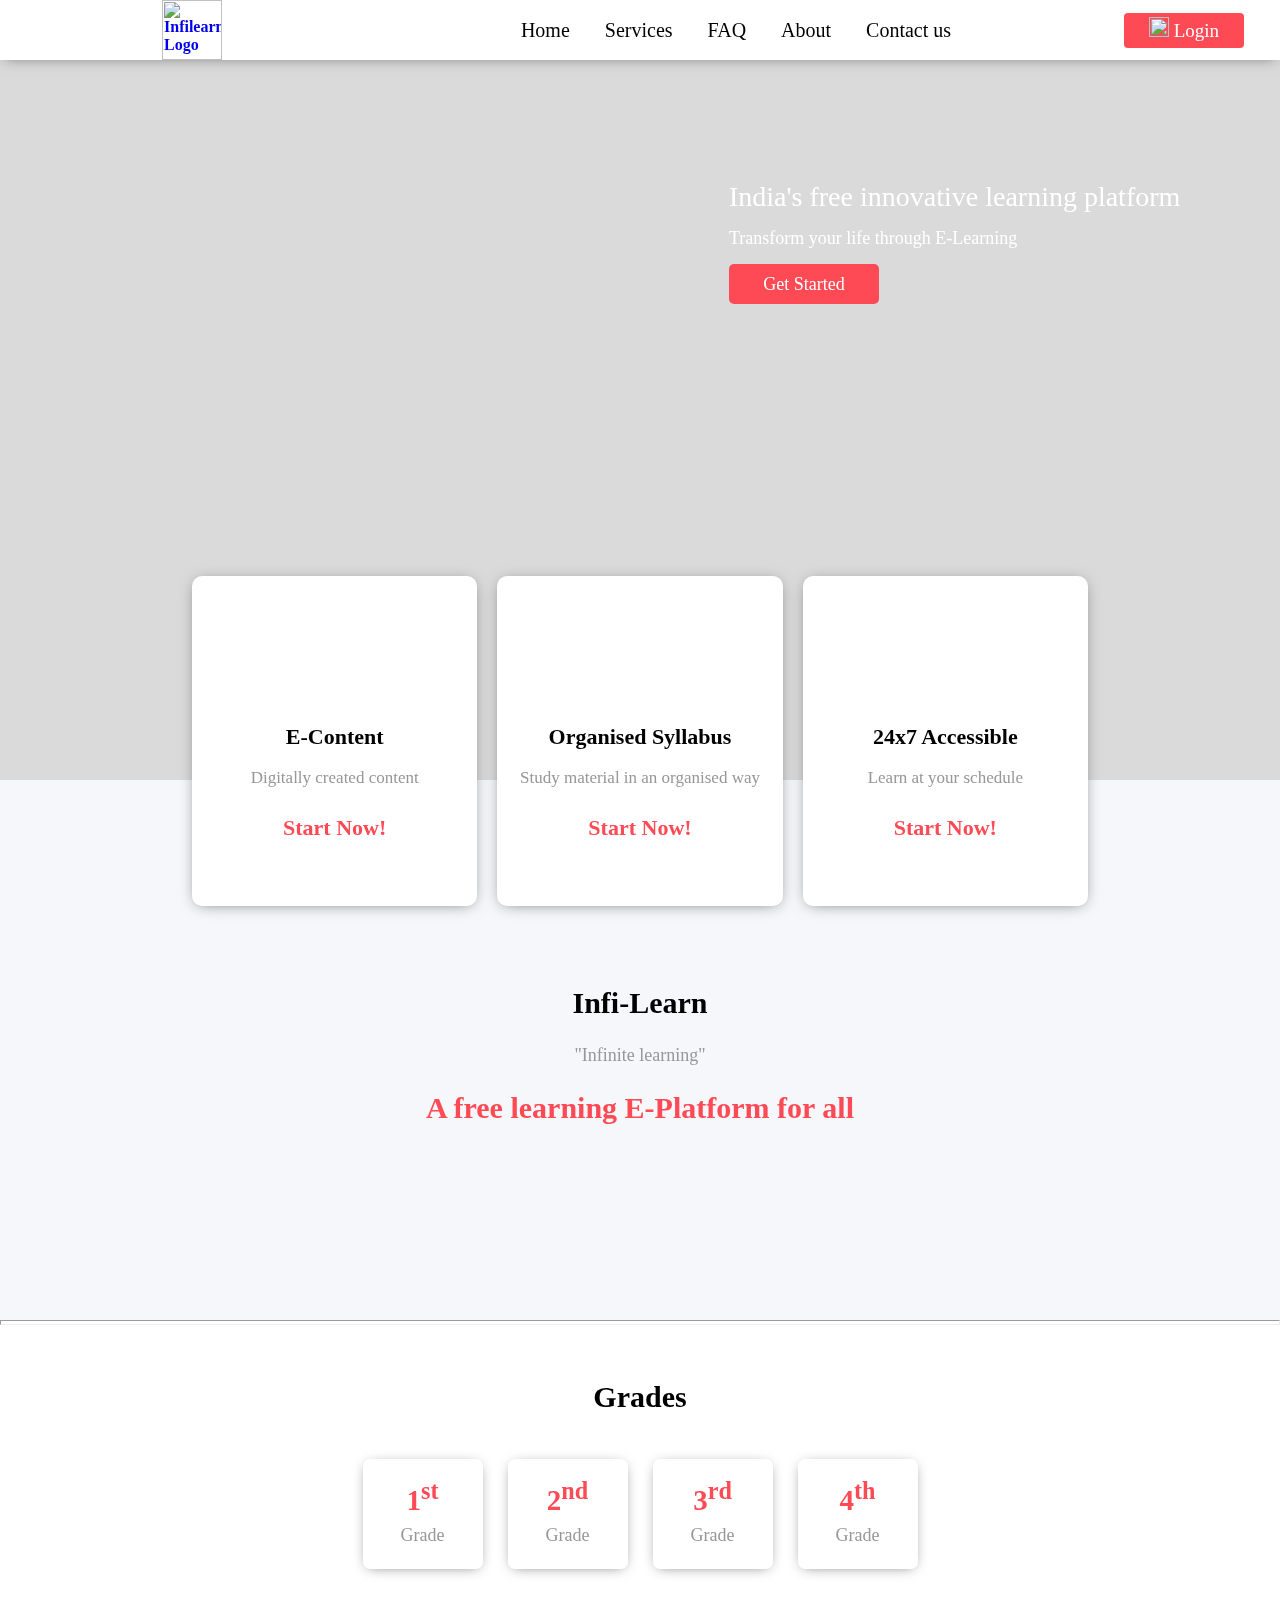
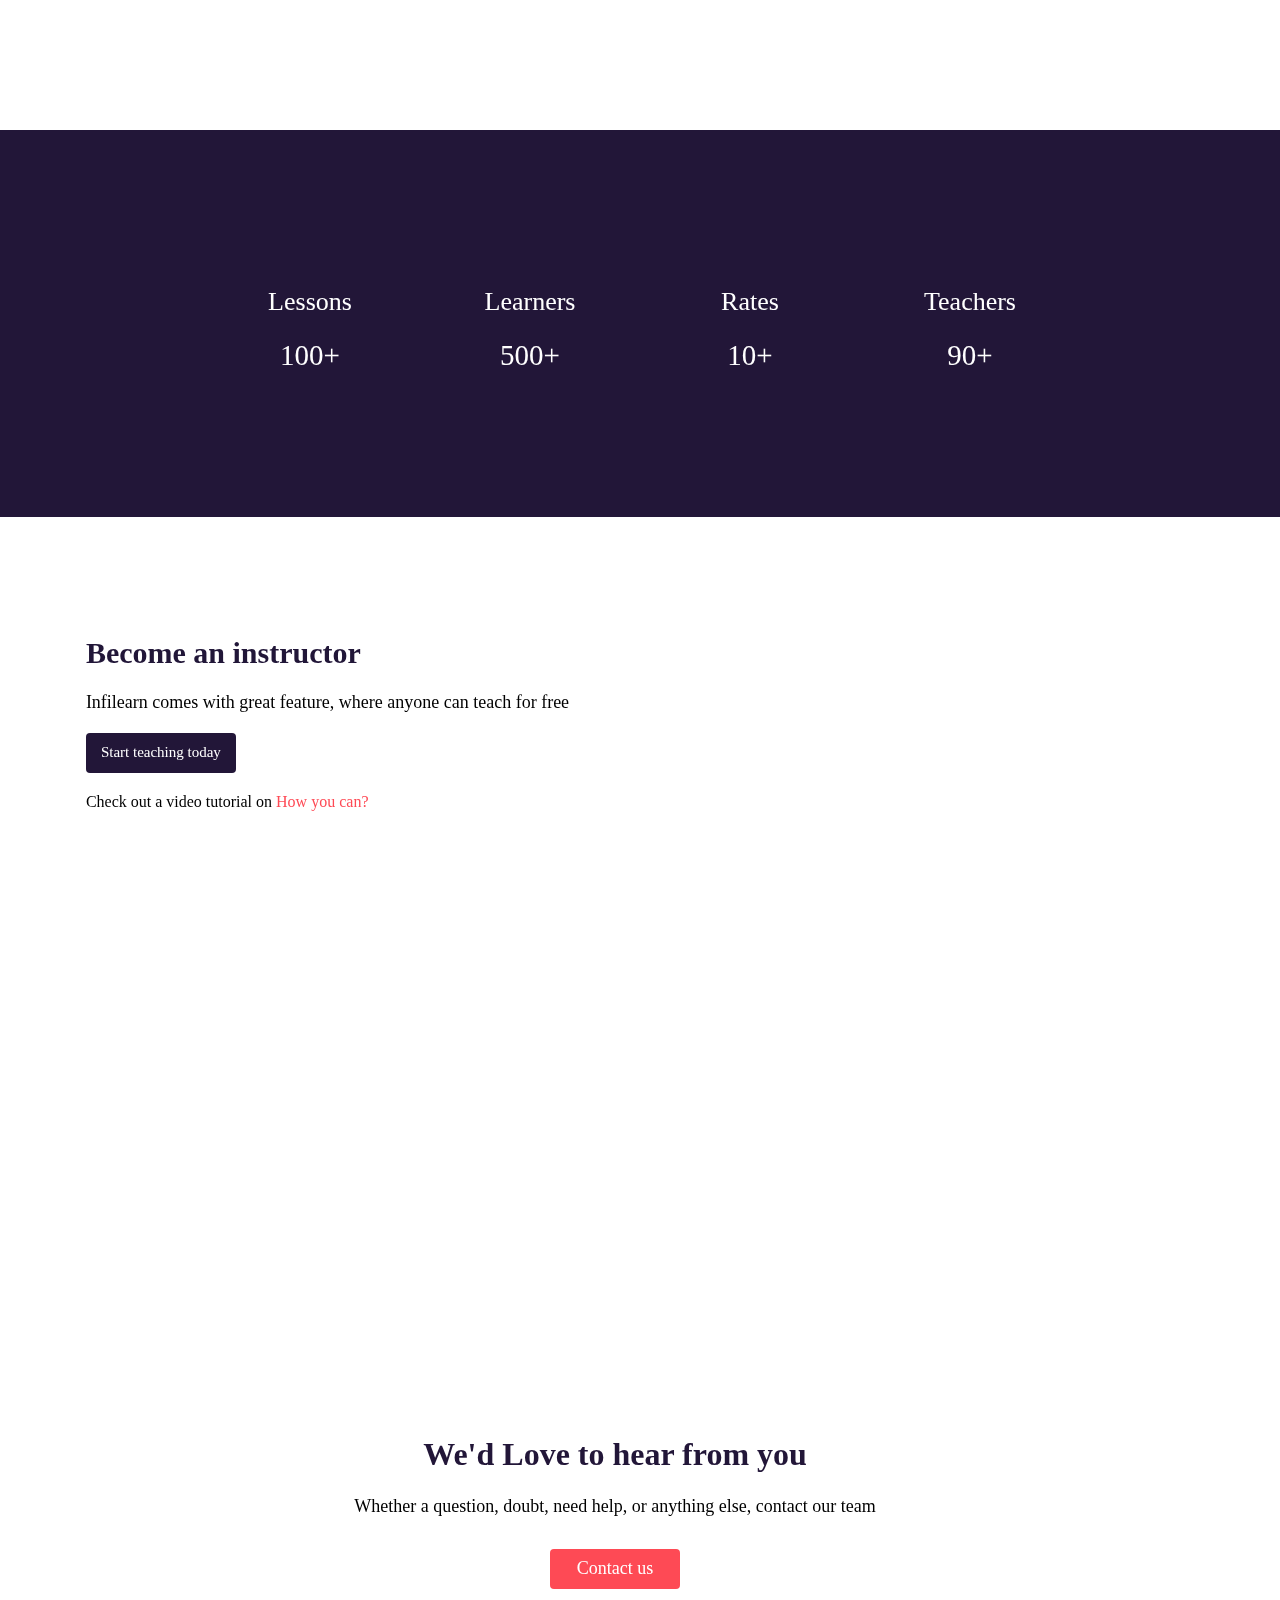
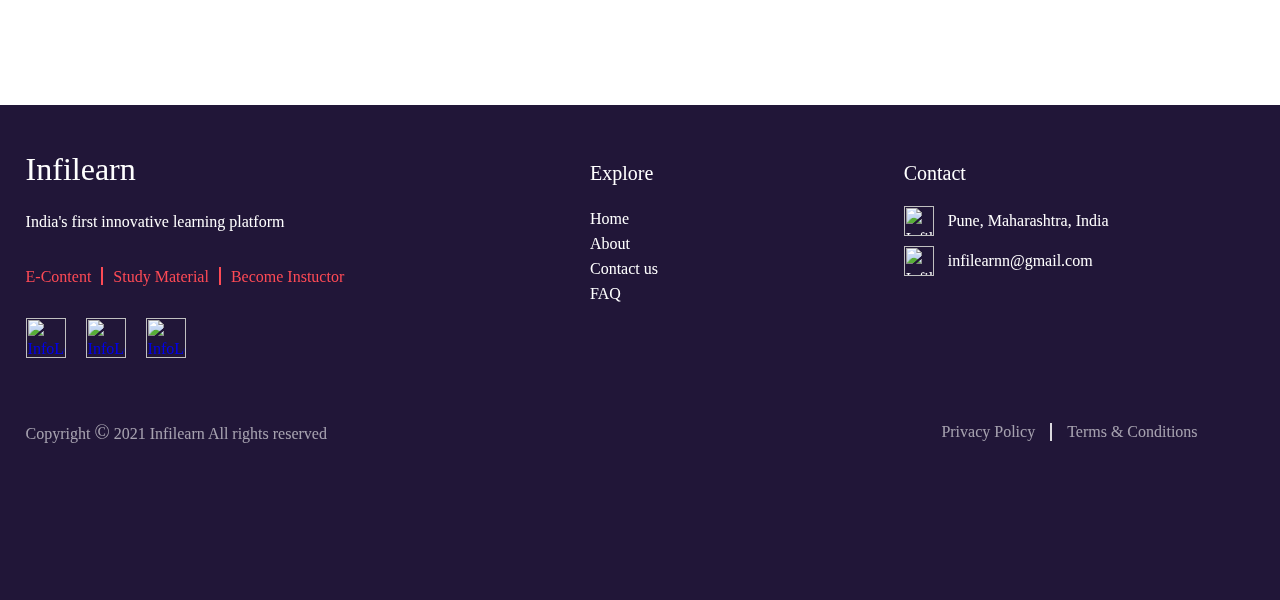
==== commit 85551dcb: "first commit" ====
--- a/index.html
+++ b/index.html
@@ -12,7 +12,9 @@
     <header>
         <div class="desktop-header">
             <div class="desktop-logo">
-                <img class="infilearn-logo" src="content/icons/new.png" alt="Infilearn Logo" height="60px">
+                <a href="index.html">
+                    <img class="infilearn-logo" src="content/icons/new.png" alt="Infilearn Logo" height="60px">
+                </a>
             </div>
             <div class="desktop-navigation-bar">
                 <ul class="desktop-navbar-links">
@@ -20,7 +22,7 @@
                     <li><a href="#">Services</a></li>
                     <li><a href="#">FAQ</a></li>
                     <li><a href="#">About</a></li>
-                    <li><a href="#">Contacts</a></li>
+                    <li><a href="#">Contact us</a></li>
                 </ul>
             </div>
             <div class="desktop-login-button">
@@ -122,25 +124,25 @@
                 <!-- Grade 1 -->
                 <div class="grade-div-grade"> <!-- Single grade -->
                     <a href="#">
-                        <span>1st</span> <br> Grade
+                        <span>1<sup>st</sup></span> <br> Grade
                     </a>
                 </div>
                 <!-- Grade 2 -->
                 <div class="grade-div-grade"> <!-- Single grade -->
                     <a href="#">
-                        <span>2nd</span> <br> Grade
+                        <span>2<sup>nd</sup></span> <br> Grade
                     </a>
                 </div>
                 <!-- Grade 3 -->
                 <div class="grade-div-grade"> <!-- Single grade -->
                     <a href="#">
-                        <span>3rd</span> <br> Grade
+                        <span>3<sup>rd</sup></span> <br> Grade
                     </a>
                 </div>
                 <!-- Grade 4 -->
                 <div class="grade-div-grade"> <!-- Single grade -->
                     <a href="#">
-                        <span>4th</span> <br> Grade
+                        <span>4<sup>th</sup></span> <br> Grade
                     </a>
                 </div>
             </div>
@@ -322,18 +324,18 @@
       <h3>Infilearn</h3>
       <div class="modal-area">
           <div class="modal-input">
-            <label for="username">USERNAME</label><br>
+            <label for="username">EMAIL ADDRESS</label><br>
             <input type="text" class="modal-input-box"><br>
             <label for="password">PASSWORD</label><br>
             <input type="password" class="modal-input-box"><br>
             <div class="modal-submit-forgot">
               <button class="login-modal-btn">Login</button>
-              <a href="#">Forgot Password?</a>
+              <a>Forgot Password?</a>
             </div>
           </div>
           <hr class="login-modal-hr">
           <div class="modal-signup-page-link">
-              <p>Don't have and account? <a href="signup.html">Sign up</a></p>
+              <p>Don't have an account? <a href="signup.html">Sign up</a></p>
           </div>
       </div>
     </div>
--- a/css/style.css
+++ b/css/style.css
@@ -16,6 +16,7 @@
     margin: 0px;
     padding: 0px;
     overflow-x: hidden;
+    max-width: 100%;
 }
 header{
     margin: 0px;
@@ -701,8 +702,8 @@
     top: 150px;
 }
 .become-instructor-image{
-    height: 700px;
-    width: 700px;
+    height: 600px;
+    width: 600px;
     background-image: url('../content/images/svg/become-teacher.svg');
     background-position: center;
     background-repeat: no-repeat;
@@ -1116,6 +1117,7 @@
   margin-top: 5px;
   text-decoration: none;
   font-family: 'Nunito';
+  cursor: pointer;
 }
 .login-modal-hr{
   width: 90%;
@@ -1139,4 +1141,5 @@
   color: #fe4a55;
   font-size: 17px;
   font-family: 'Nunito';
+  cursor: pointer;
 }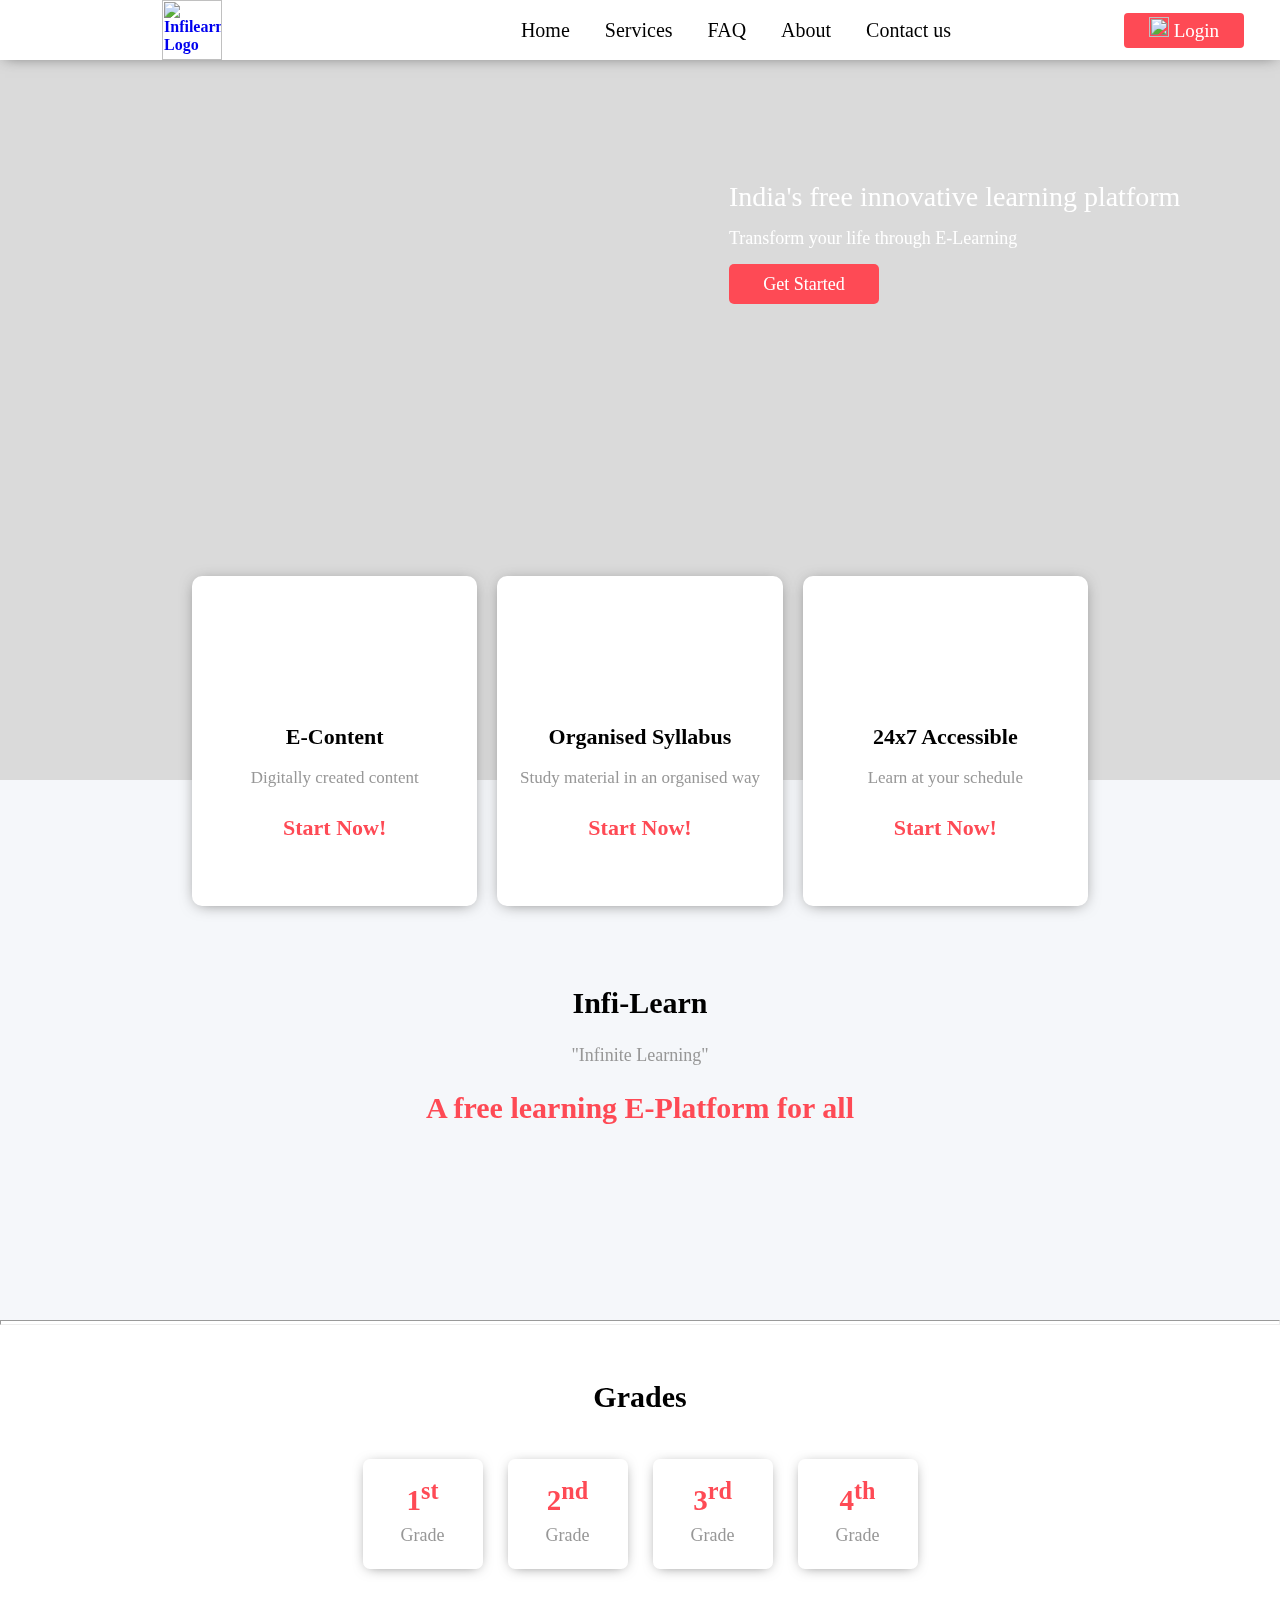
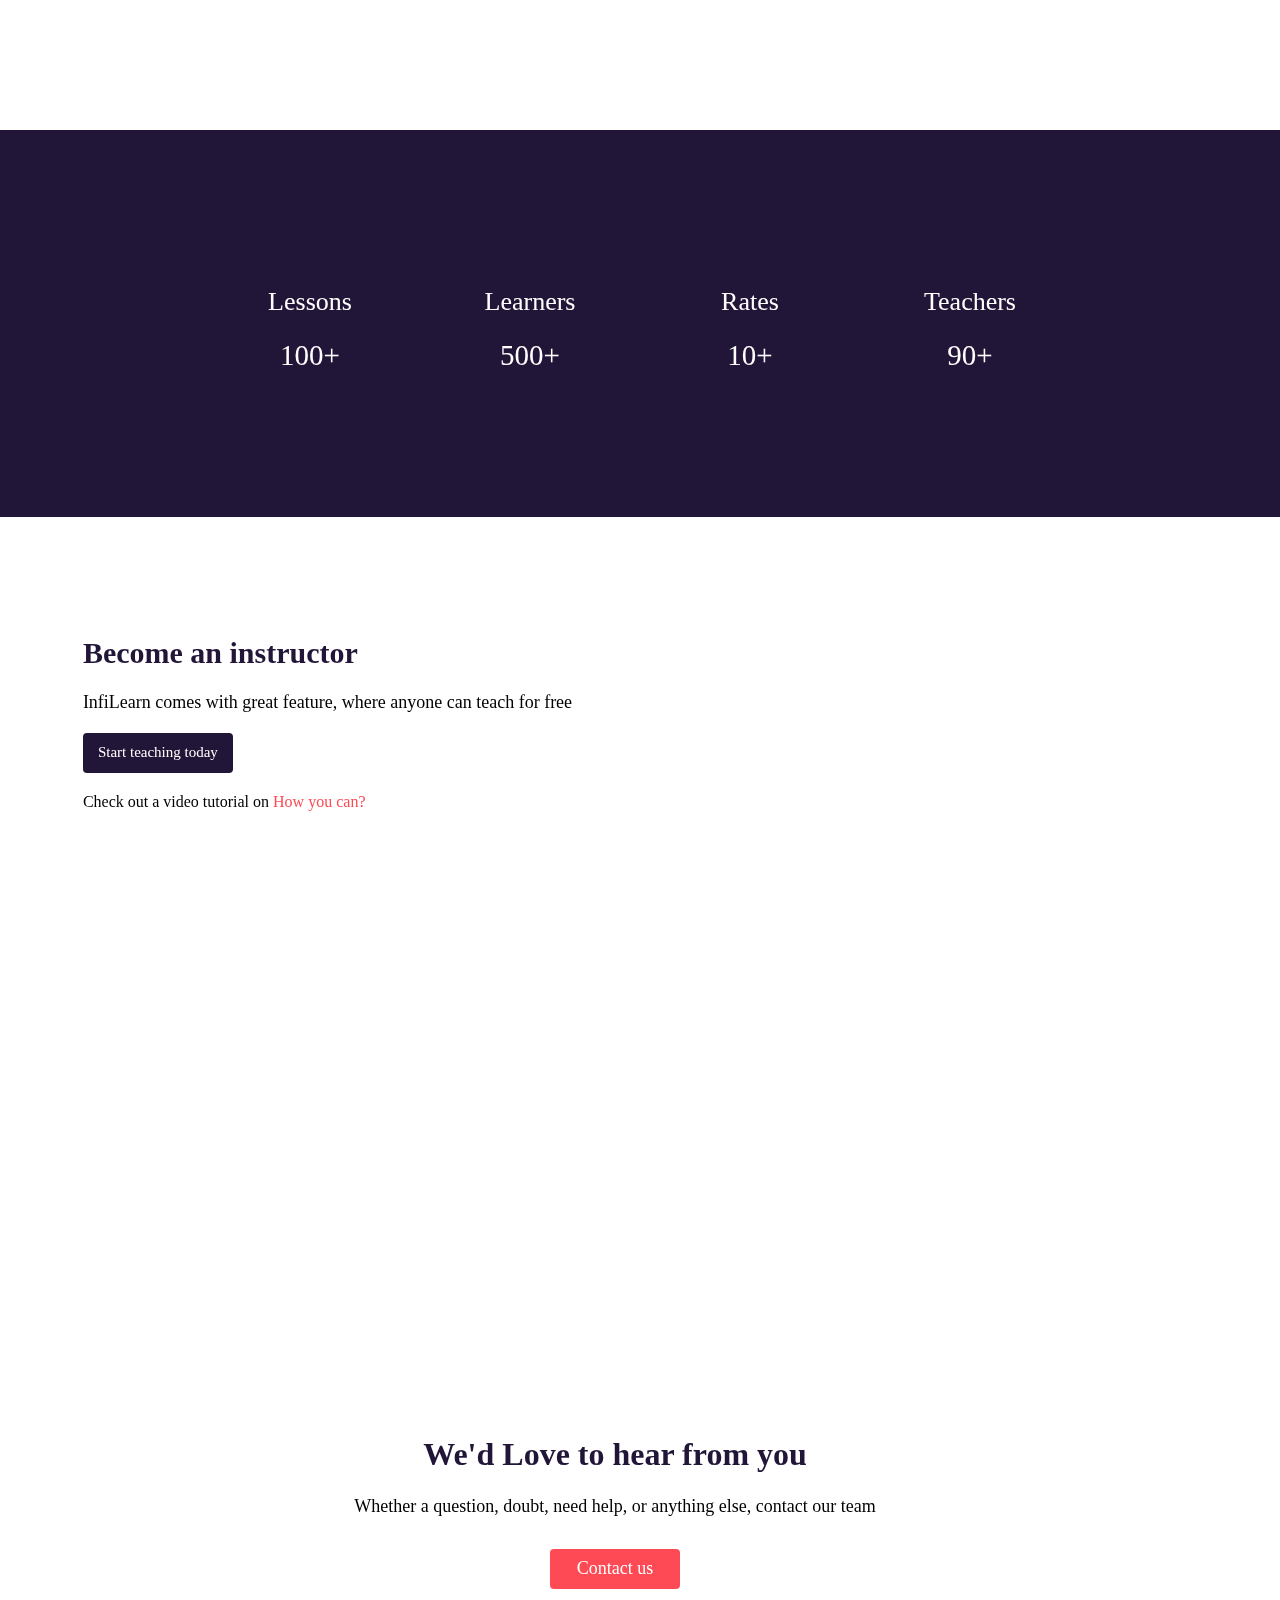
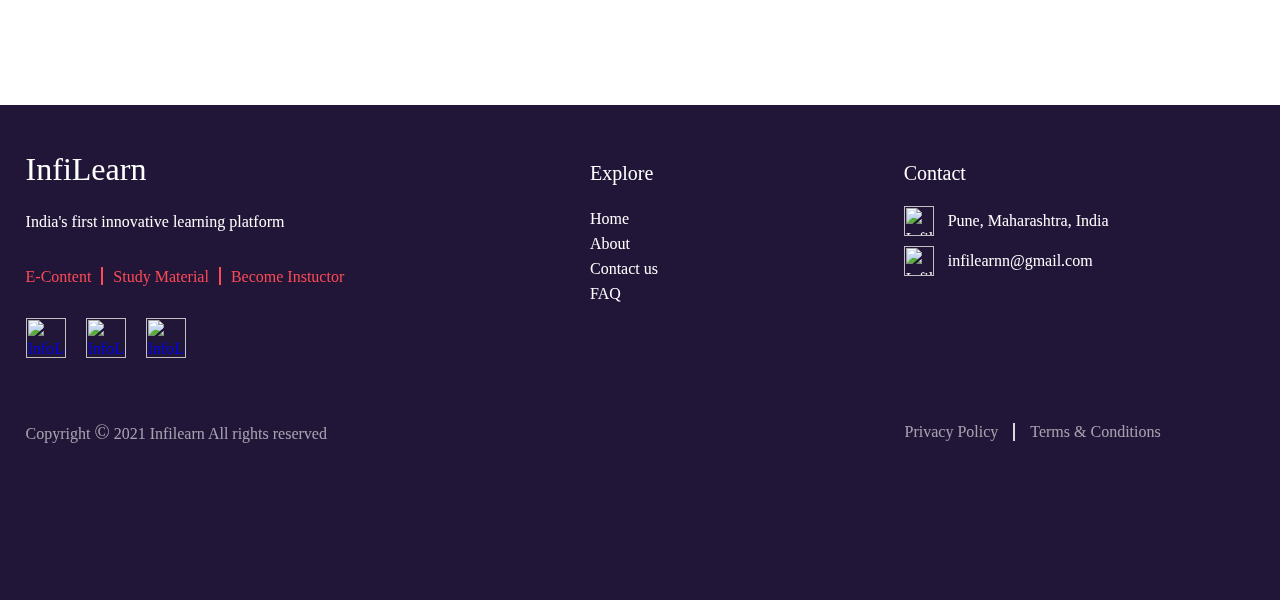
==== commit a069834e: "first commit" ====
--- a/index.html
+++ b/index.html
@@ -38,7 +38,7 @@
             <div class="get-started-div">
                 <h1>India's free innovative learning platform</h1>
                 <p>Transform your life through E-Learning</p>
-                <button class="advertising-section-get-started-btn" onclick="ModalShow();">Get Started</button>
+                <button class="advertising-section-get-started-btn" onclick="window.location.assign('signup.html');">Get Started</button>
             </div>
 
             <div class="advertising-pattern-div"></div><!-- Pattern -->
@@ -101,7 +101,7 @@
 
                 <div class="site-content-short-branding">
                     <h2 class="branding-title">Infi-Learn</h2>
-                    <p class="branding-desc">"Infinite learning"</p>
+                    <p class="branding-desc">"Infinite Learning"</p>
                     <h2 class="branding-info">A free learning E-Platform for all</h2>
                 </div>
                 
@@ -228,7 +228,7 @@
         <div class="become-instructor-div">
             <div class="become-instructor-info">
                 <h2 class="become-instructor-info-title">Become an instructor</h2>
-                <p class="become-instructor-info-desc">Infilearn comes with great feature, where anyone can teach for free</p>
+                <p class="become-instructor-info-desc">InfiLearn comes with great feature, where anyone can teach for free</p>
                 <button class="become-instructor-info-button" onclick="ModalShow();">Start teaching today</button>
                 <p class="become-instructor-info-video-info">Check out a video tutorial on <a href="#">How you can?</a></p>
                 
@@ -262,7 +262,7 @@
         <div class="footer">
             <div class="footer-content">
                 <div class="footer-branding">
-                    <h2 class="footer-branding-title">Infilearn</h2>
+                    <h2 class="footer-branding-title">InfiLearn</h2>
                     <p class="footer-branding-info">India's first innovative learning platform</p>
                     <ul class="footer-branding-links">
                         <li><a href="#">E-Content</a></li> <hr class="horizontal-footer-hr">
--- a/css/style.css
+++ b/css/style.css
@@ -209,7 +209,7 @@
 .footer-copyright-and-policy{
     display: flex;
     padding: 2% 0% 0% 0%;
-    gap: 50%;
+    gap: 47%;
 }
 .footer-copyright p{
     color: rgba(255, 255, 255, 0.6);
